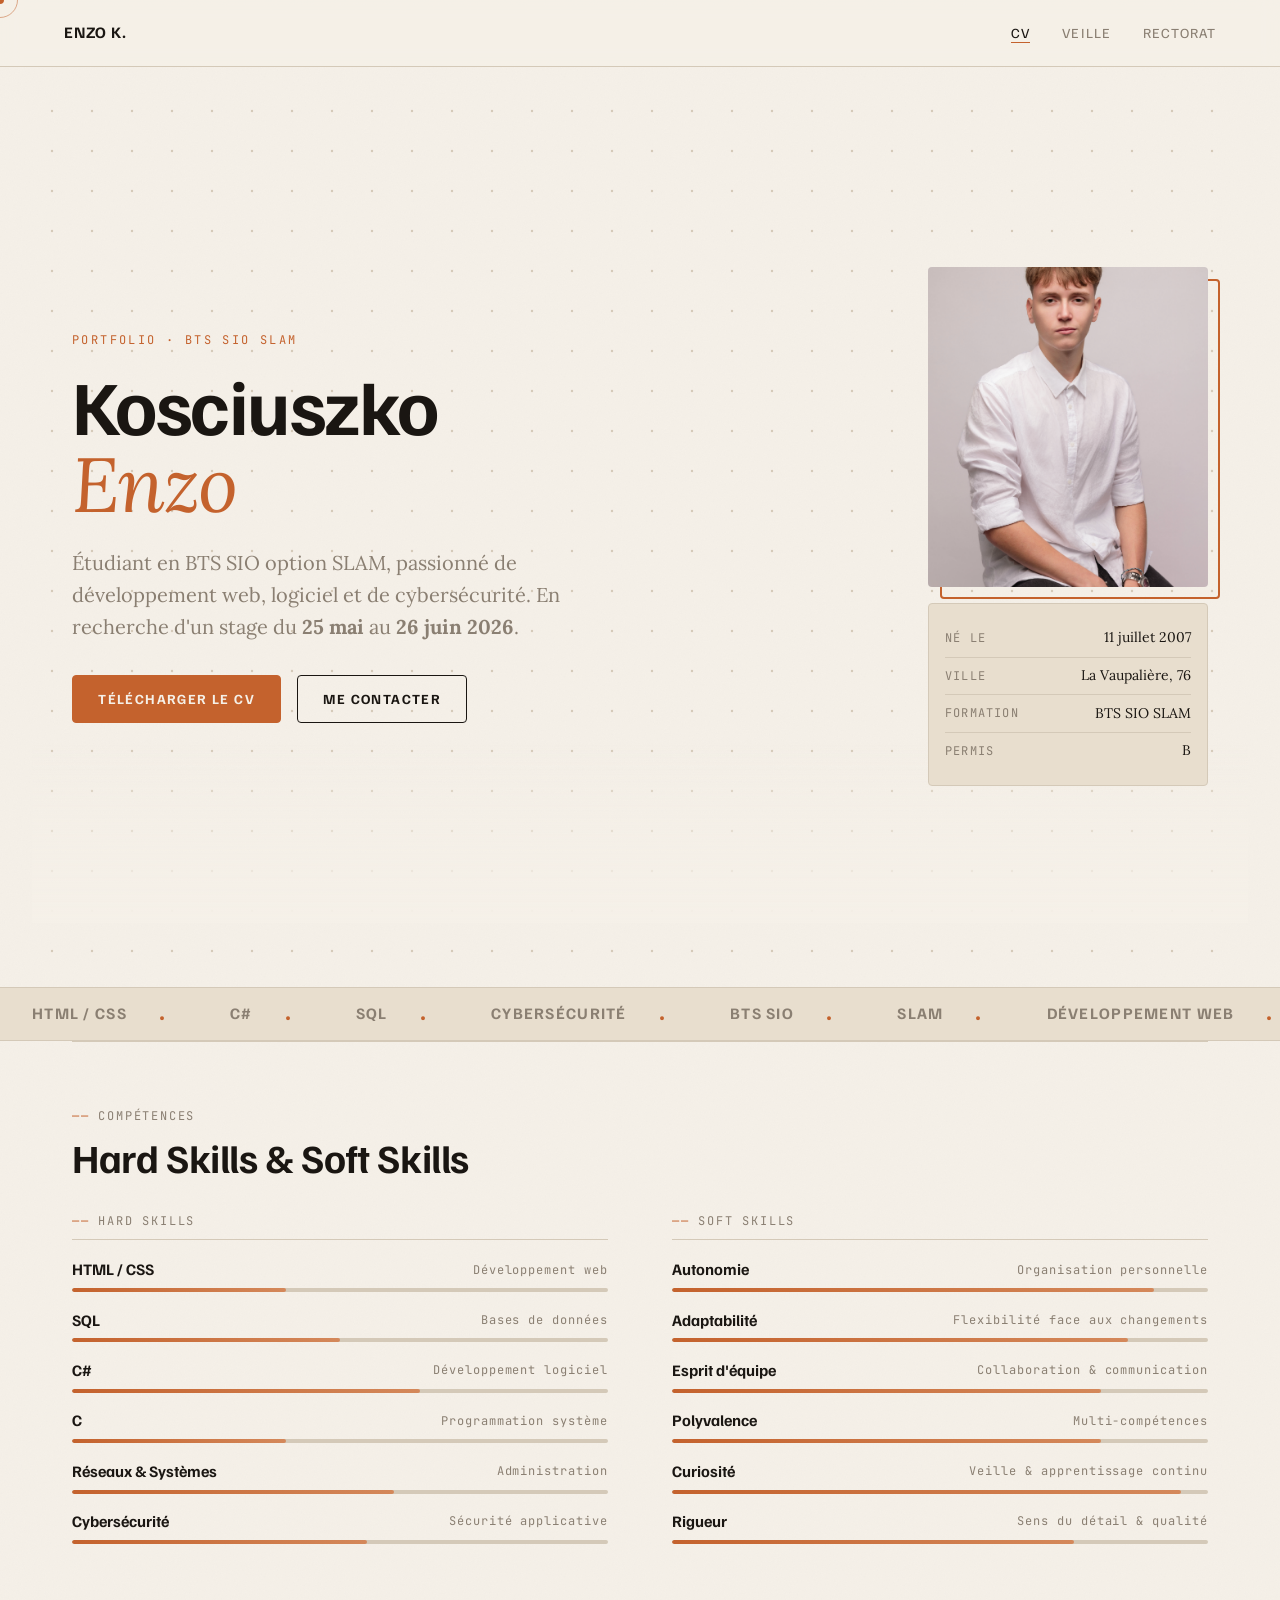
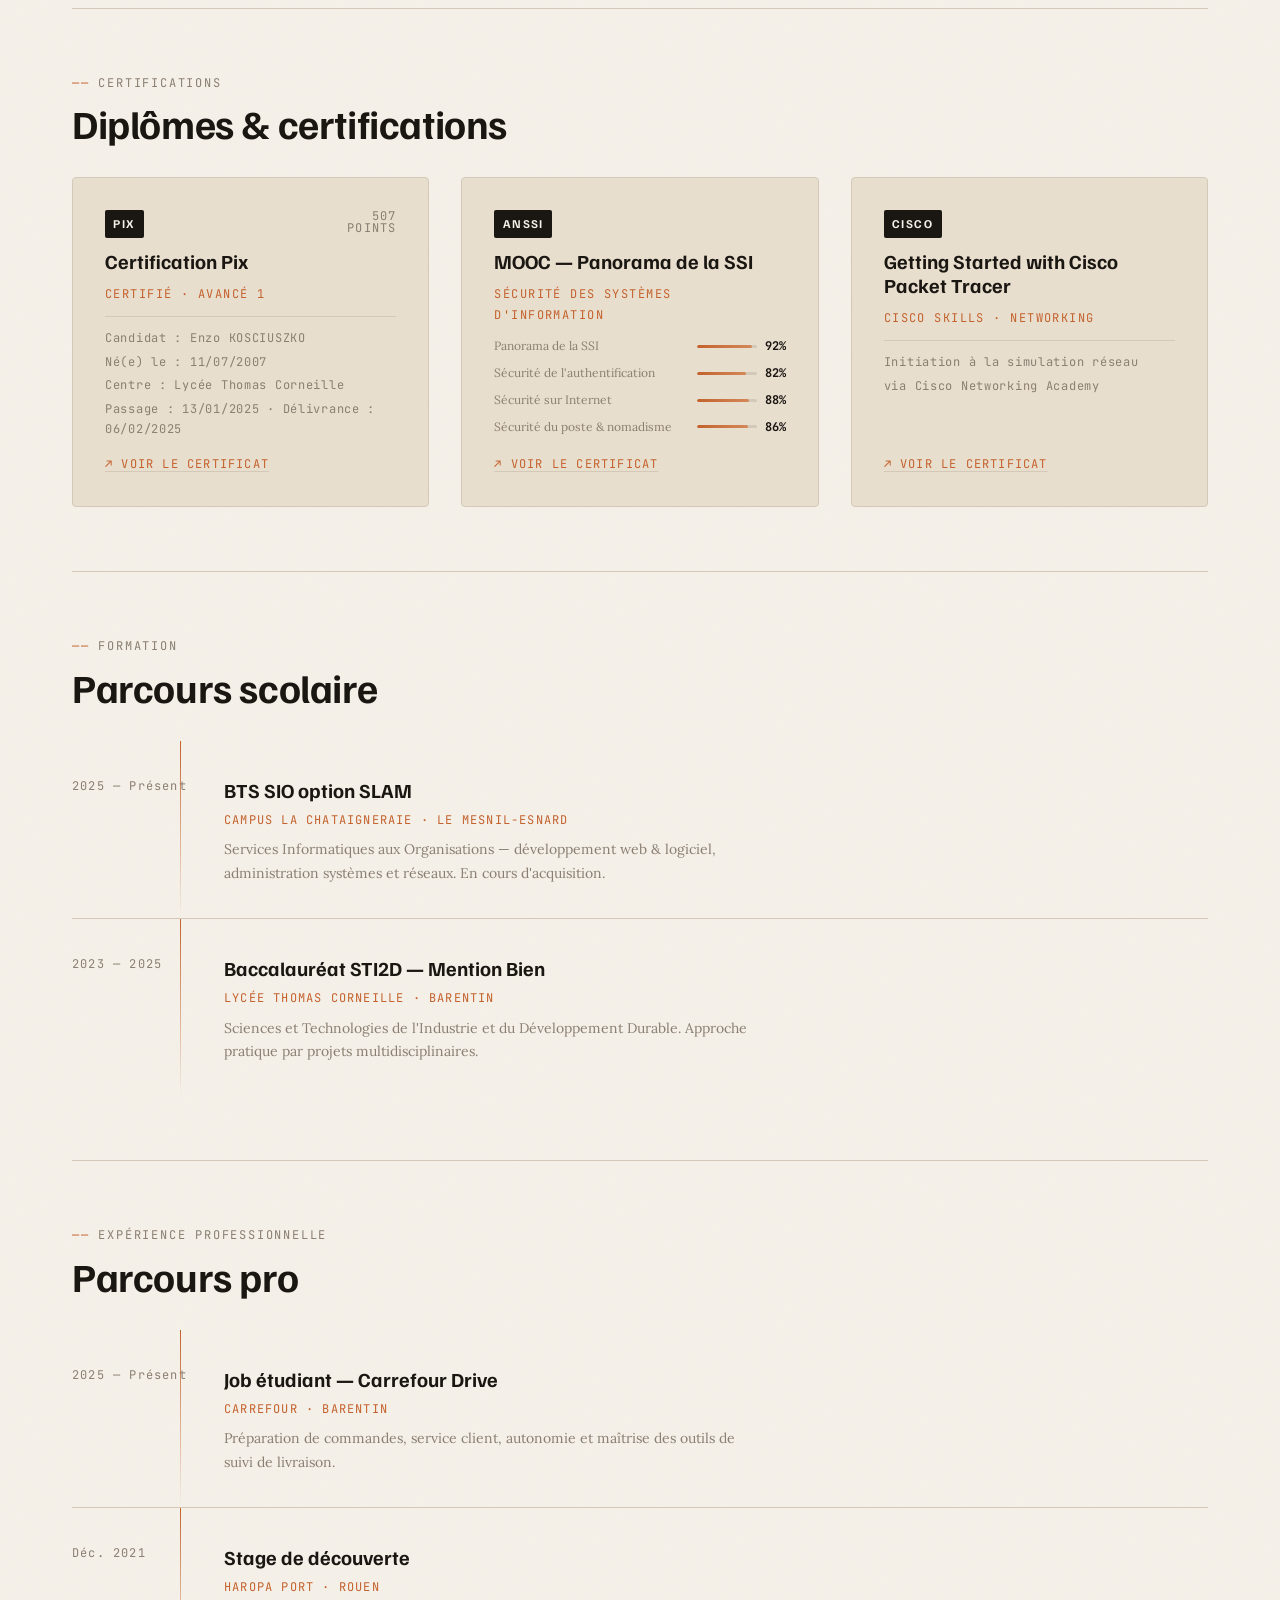
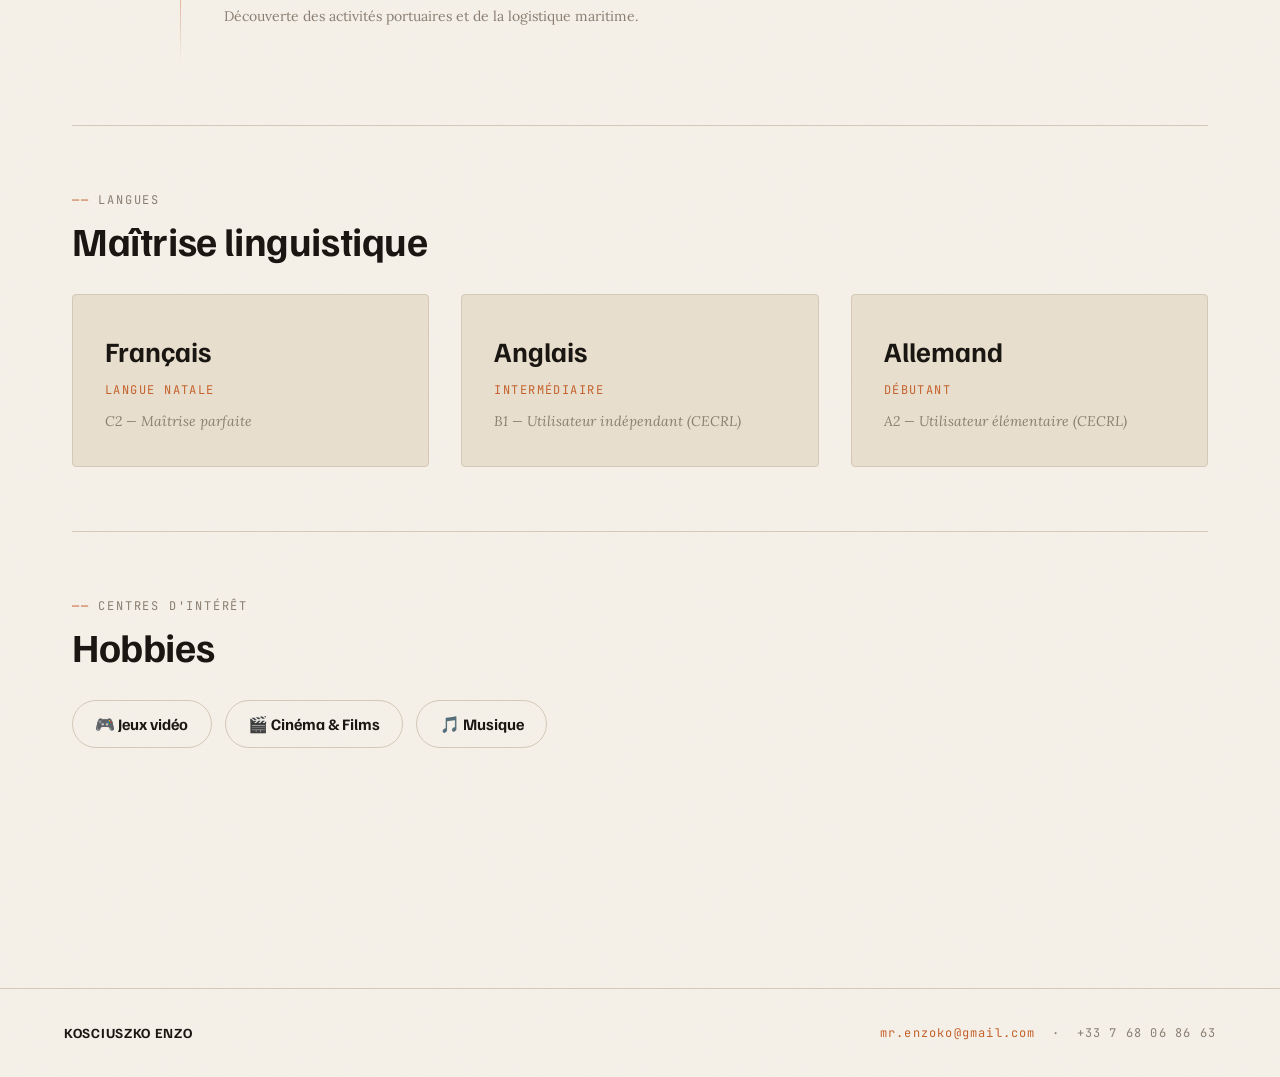
==== index.html @ fd5de223 "Update index.html" ====
<!DOCTYPE html>
<html lang="fr">
<head>
  <meta charset="UTF-8" />
  <meta name="viewport" content="width=device-width, initial-scale=1.0" />
  <title>Kosciuszko Enzo — Portfolio</title>
  <link rel="stylesheet" href="style.css" />
  <style>
    /* ============================================================
       STYLES SUPPLÉMENTAIRES — PAGE INDEX UNIQUEMENT
       ============================================================ */

    /* --- TICKER entre hero et compétences --- */
    .ticker-section {
      margin: var(--espace-l) 0 0;
    }

    /* --- CERTIFICATIONS --- */
    .section-certifications {
      padding: var(--espace-l) 0;
      border-top: 1px solid var(--ligne);
    }
    .certif-grille {
      display: grid;
      grid-template-columns: repeat(auto-fit, minmax(300px, 1fr));
      gap: var(--espace-m);
      margin-top: var(--espace-m);
    }

    /* --- LANGUES --- */
    .section-langues { padding: var(--espace-l) 0; border-top: 1px solid var(--ligne); }
    .langues-grille { display: grid; grid-template-columns: repeat(3, 1fr); gap: var(--espace-m); margin-top: var(--espace-m); }

    /* --- HOBBIES --- */
    .section-hobbies { padding: var(--espace-l) 0; border-top: 1px solid var(--ligne); }

    /* --- COMPÉTENCES grille layout --- */
    .competences-double {
      display: grid;
      grid-template-columns: 1fr 1fr;
      gap: var(--espace-l);
      margin-top: var(--espace-m);
    }
    @media (max-width: 900px) {
      .competences-double { grid-template-columns: 1fr; }
      .langues-grille { grid-template-columns: 1fr; }
    }
  </style>
</head>
<body>

  <!-- Éléments du curseur personnalisé (cachés, positionnés en JS) -->
  <div id="curseur-point"></div>
  <div id="curseur-anneau"></div>

  <!-- ========================================================
       NAVIGATION
       ======================================================== -->
  <nav>
    <span class="nav-logo">Enzo K.</span>
    <ul class="nav-liens">
      <li><a href="index.html" class="nav-lien actif">CV</a></li>
      <li><a href="veille.html" class="nav-lien">Veille</a></li>
      <li><a href="rectorat.html" class="nav-lien">Rectorat</a></li>
    </ul>
  </nav>

  <main>

    <!-- ========================================================
         HERO
         ======================================================== -->
    <section class="hero">
      <div class="hero-contenu">
        <p class="hero-surtitre">Portfolio · BTS SIO SLAM</p>
        <h1 class="hero-titre">
          Kosciuszko<br>
          <em>Enzo</em>
        </h1>
        <p class="hero-description">
          Étudiant en BTS SIO option SLAM, passionné de développement web,
          logiciel et de cybersécurité. En recherche d'un stage du
          <strong>25 mai</strong> au <strong>26 juin 2026</strong>.
        </p>
        <div class="hero-actions">
          <!-- Remplace # par le chemin de ton CV en PDF -->
          <a href="#" class="btn btn-accent"><span>Télécharger le CV</span></a>
          <a href="mailto:mr.enzoko@gmail.com" class="btn"><span>Me contacter</span></a>
        </div>
      </div>

      <!-- Côté droit : hero-profil-inner reçoit le parallaxe JS -->
      <div class="hero-profil">
        <div class="hero-profil-inner">
          <!-- Remplace src="photo.jpg" par ton image -->
          <div class="profil-photo-cadre">
            <img src="image/Enzo.jpg" alt="Photo de Kosciuszko Enzo" />
          </div>
          <div class="profil-infos">
            <div class="profil-infos-ligne">
              <span class="key">Né le</span>
              <span>11 juillet 2007</span>
            </div>
            <div class="profil-infos-ligne">
              <span class="key">Ville</span>
              <span>La Vaupalière, 76</span>
            </div>
            <div class="profil-infos-ligne">
              <span class="key">Formation</span>
              <span>BTS SIO SLAM</span>
            </div>
            <div class="profil-infos-ligne">
              <span class="key">Permis</span>
              <span>B</span>
            </div>
          </div>
        </div>
      </div>
    </section>

    <!-- ========================================================
         TICKER DÉFILANT
         Le JS (animations.js) remplit automatiquement la piste.
         Pour changer les mots : modifie le tableau `items` dans animations.js
         ======================================================== -->
    <div class="ticker-section">
      <div class="ticker-wrapper">
        <div class="ticker-piste">
          <!-- Rempli par JS -->
        </div>
      </div>
    </div>

    <!-- ========================================================
         COMPÉTENCES — Hard Skills / Soft Skills
         data-width = valeur cible de la barre (animée par JS)
         ======================================================== -->
    <section class="section-competences">
      <p class="label">Compétences</p>
      <h2 class="section-titre">Hard Skills &amp; Soft Skills</h2>

      <div class="competences-double">

        <!-- HARD SKILLS -->
        <div>
          <div class="competences-bloc-titre">Hard Skills</div>
          <div class="competences-liste">

            <div class="comp-item">
              <div class="comp-item-header">
                <span class="comp-item-nom">HTML / CSS</span>
                <span class="comp-item-label">Développement web</span>
              </div>
              <!-- data-width = niveau affiché. Modifie librement entre 0% et 100% -->
              <div class="comp-barre"><div class="comp-barre-rempli" style="width:40%" data-width="40%"></div></div>
            </div>

            <div class="comp-item">
              <div class="comp-item-header">
                <span class="comp-item-nom">SQL</span>
                <span class="comp-item-label">Bases de données</span>
              </div>
              <div class="comp-barre"><div class="comp-barre-rempli" style="width:50%" data-width="50%"></div></div>
            </div>

            <div class="comp-item">
              <div class="comp-item-header">
                <span class="comp-item-nom">C#</span>
                <span class="comp-item-label">Développement logiciel</span>
              </div>
              <div class="comp-barre"><div class="comp-barre-rempli" style="width:65%" data-width="65%"></div></div>
            </div>

            <div class="comp-item">
              <div class="comp-item-header">
                <span class="comp-item-nom">C</span>
                <span class="comp-item-label">Programmation système</span>
              </div>
              <div class="comp-barre"><div class="comp-barre-rempli" style="width:40%" data-width="40%"></div></div>
            </div>

            <div class="comp-item">
              <div class="comp-item-header">
                <span class="comp-item-nom">Réseaux &amp; Systèmes</span>
                <span class="comp-item-label">Administration</span>
              </div>
              <div class="comp-barre"><div class="comp-barre-rempli" style="width:60%" data-width="60%"></div></div>
            </div>

            <div class="comp-item">
              <div class="comp-item-header">
                <span class="comp-item-nom">Cybersécurité</span>
                <span class="comp-item-label">Sécurité applicative</span>
              </div>
              <div class="comp-barre"><div class="comp-barre-rempli" style="width:55%" data-width="55%"></div></div>
            </div>

          </div>
        </div>

        <!-- SOFT SKILLS -->
        <div>
          <div class="competences-bloc-titre">Soft Skills</div>
          <div class="competences-liste">

            <div class="comp-item">
              <div class="comp-item-header">
                <span class="comp-item-nom">Autonomie</span>
                <span class="comp-item-label">Organisation personnelle</span>
              </div>
              <div class="comp-barre"><div class="comp-barre-rempli" style="width:90%" data-width="90%"></div></div>
            </div>

            <div class="comp-item">
              <div class="comp-item-header">
                <span class="comp-item-nom">Adaptabilité</span>
                <span class="comp-item-label">Flexibilité face aux changements</span>
              </div>
              <div class="comp-barre"><div class="comp-barre-rempli" style="width:85%" data-width="85%"></div></div>
            </div>

            <div class="comp-item">
              <div class="comp-item-header">
                <span class="comp-item-nom">Esprit d'équipe</span>
                <span class="comp-item-label">Collaboration &amp; communication</span>
              </div>
              <div class="comp-barre"><div class="comp-barre-rempli" style="width:80%" data-width="80%"></div></div>
            </div>

            <div class="comp-item">
              <div class="comp-item-header">
                <span class="comp-item-nom">Polyvalence</span>
                <span class="comp-item-label">Multi-compétences</span>
              </div>
              <div class="comp-barre"><div class="comp-barre-rempli" style="width:80%" data-width="80%"></div></div>
            </div>

            <div class="comp-item">
              <div class="comp-item-header">
                <span class="comp-item-nom">Curiosité</span>
                <span class="comp-item-label">Veille &amp; apprentissage continu</span>
              </div>
              <div class="comp-barre"><div class="comp-barre-rempli" style="width:95%" data-width="95%"></div></div>
            </div>

            <div class="comp-item">
              <div class="comp-item-header">
                <span class="comp-item-nom">Rigueur</span>
                <span class="comp-item-label">Sens du détail &amp; qualité</span>
              </div>
              <div class="comp-barre"><div class="comp-barre-rempli" style="width:75%" data-width="75%"></div></div>
            </div>

          </div>
        </div>

      </div>
    </section>

    <!-- ========================================================
         CERTIFICATIONS
         .spotlight-card = effet halo lumineux (géré par JS)
         .certif-score-valeur[data-count] = compteur animé
         ======================================================== -->
    <section class="section-certifications">
      <p class="label">Certifications</p>
      <h2 class="section-titre">Diplômes &amp; certifications</h2>

      <div class="certif-grille">

        <!-- PIX -->
        <div class="certif-carte spotlight-card">
          <div class="certif-header">
            <span class="certif-logo">Pix</span>
            <div style="text-align:right">
              <div class="certif-score">
                <!-- data-count = valeur cible du compteur animé -->
                <span class="certif-score-valeur" data-count="515">0</span>
                <span>points</span>
              </div>
            </div>
          </div>
          <div class="certif-nom">Certification Pix</div>
          <div class="certif-niveau">Certifié · Avancé 1</div>
          <div class="certif-meta">
            <div class="certif-meta-ligne">Candidat : Enzo KOSCIUSZKO</div>
            <div class="certif-meta-ligne">Né(e) le : 11/07/2007</div>
            <div class="certif-meta-ligne">Centre : Lycée Thomas Corneille</div>
            <div class="certif-meta-ligne">Passage : 13/01/2025 · Délivrance : 06/02/2025</div>
          </div>
          <!-- Remplace # par le lien ou chemin de ton certificat -->
          <a href="EKO_CertifPIX.pdf" class="certif-lien" target="_blank" rel="noopener">↗ Voir le certificat</a>
        </div>

        <!-- ANSSI -->
        <div class="certif-carte spotlight-card">
          <div class="certif-header">
            <span class="certif-logo">ANSSI</span>
          </div>
          <div class="certif-nom">MOOC — Panorama de la SSI</div>
          <div class="certif-niveau">Sécurité des systèmes d'information</div>
          <div class="certif-modules">
            <div class="certif-module-ligne">
              <span class="certif-module-nom">Panorama de la SSI</span>
              <div class="certif-module-barre"><div class="certif-module-barre-rempli" style="width:92%" data-width="92%"></div></div>
              <span class="certif-module-score">92%</span>
            </div>
            <div class="certif-module-ligne">
              <span class="certif-module-nom">Sécurité de l'authentification</span>
              <div class="certif-module-barre"><div class="certif-module-barre-rempli" style="width:82%" data-width="82%"></div></div>
              <span class="certif-module-score">82%</span>
            </div>
            <div class="certif-module-ligne">
              <span class="certif-module-nom">Sécurité sur Internet</span>
              <div class="certif-module-barre"><div class="certif-module-barre-rempli" style="width:88%" data-width="88%"></div></div>
              <span class="certif-module-score">88%</span>
            </div>
            <div class="certif-module-ligne">
              <span class="certif-module-nom">Sécurité du poste &amp; nomadisme</span>
              <div class="certif-module-barre"><div class="certif-module-barre-rempli" style="width:86%" data-width="86%"></div></div>
              <span class="certif-module-score">86%</span>
            </div>
          </div>
          <!-- Remplace # par le lien de ton certificat ANSSI -->
          <a href="EKO_CertifANNSI.pdf" class="certif-lien" target="_blank" rel="noopener">↗ Voir le certificat</a>
        </div>

        <!-- CISCO -->
        <div class="certif-carte spotlight-card">
          <div class="certif-header">
            <span class="certif-logo">Cisco</span>
          </div>
          <div class="certif-nom">Getting Started with Cisco Packet Tracer</div>
          <div class="certif-niveau">Cisco Skills · Networking</div>
          <div class="certif-meta">
            <div class="certif-meta-ligne">Initiation à la simulation réseau</div>
            <div class="certif-meta-ligne">via Cisco Networking Academy</div>
          </div>
          <!-- Remplace # par le lien de ton badge Cisco -->
          <a href="EKO_CertifCisco.pdf" class="certif-lien" target="_blank" rel="noopener">↗ Voir le certificat</a>
        </div>

      </div>
    </section>

    <!-- ========================================================
         FORMATION
         ======================================================== -->
    <section class="section-experiences">
      <p class="label">Formation</p>
      <h2 class="section-titre">Parcours scolaire</h2>
      <div class="timeline">

        <div class="timeline-item">
          <div class="timeline-date">2025 — Présent</div>
          <div class="timeline-contenu">
            <div class="timeline-contenu-titre">BTS SIO option SLAM</div>
            <div class="timeline-lieu">Campus La Chataigneraie · Le Mesnil-Esnard</div>
            <p class="timeline-texte">
              Services Informatiques aux Organisations — développement web &amp; logiciel,
              administration systèmes et réseaux. En cours d'acquisition.
            </p>
          </div>
        </div>

        <div class="timeline-item">
          <div class="timeline-date">2023 — 2025</div>
          <div class="timeline-contenu">
            <div class="timeline-contenu-titre">Baccalauréat STI2D — Mention Bien</div>
            <div class="timeline-lieu">Lycée Thomas Corneille · Barentin</div>
            <p class="timeline-texte">
              Sciences et Technologies de l'Industrie et du Développement Durable.
              Approche pratique par projets multidisciplinaires.
            </p>
          </div>
        </div>

      </div>
    </section>

    <!-- ========================================================
         EXPÉRIENCES PRO
         ======================================================== -->
    <section class="section-experiences" style="border-top: 1px solid var(--ligne);">
      <p class="label">Expérience professionnelle</p>
      <h2 class="section-titre">Parcours pro</h2>
      <div class="timeline">

        <div class="timeline-item">
          <div class="timeline-date">2025 — Présent</div>
          <div class="timeline-contenu">
            <div class="timeline-contenu-titre">Job étudiant — Carrefour Drive</div>
            <div class="timeline-lieu">Carrefour · Barentin</div>
            <p class="timeline-texte">
              Préparation de commandes, service client, autonomie et maîtrise
              des outils de suivi de livraison.
            </p>
          </div>
        </div>

        <div class="timeline-item">
          <div class="timeline-date">Déc. 2021</div>
          <div class="timeline-contenu">
            <div class="timeline-contenu-titre">Stage de découverte</div>
            <div class="timeline-lieu">Haropa Port · Rouen</div>
            <p class="timeline-texte">
              Découverte des activités portuaires et de la logistique maritime.
            </p>
          </div>
        </div>

      </div>
    </section>

    <!-- ========================================================
         LANGUES
         ======================================================== -->
    <section class="section-langues">
      <p class="label">Langues</p>
      <h2 class="section-titre">Maîtrise linguistique</h2>
      <div class="langues-grille">

        <div class="langue-carte spotlight-card">
          <div class="langue-nom">Français</div>
          <div class="langue-niveau">Langue natale</div>
          <div class="langue-bareme">C2 — Maîtrise parfaite</div>
        </div>

        <div class="langue-carte spotlight-card">
          <div class="langue-nom">Anglais</div>
          <div class="langue-niveau">Intermédiaire</div>
          <div class="langue-bareme">B1 — Utilisateur indépendant (CECRL)</div>
        </div>

        <div class="langue-carte spotlight-card">
          <div class="langue-nom">Allemand</div>
          <div class="langue-niveau">Débutant</div>
          <div class="langue-bareme">A2 — Utilisateur élémentaire (CECRL)</div>
        </div>

      </div>
    </section>

    <!-- ========================================================
         HOBBIES
         ======================================================== -->
    <section class="section-hobbies">
      <p class="label">Centres d'intérêt</p>
      <h2 class="section-titre">Hobbies</h2>
      <div class="hobbies-liste">
        <span class="hobby-tag">🎮 Jeux vidéo</span>
        <span class="hobby-tag">🎬 Cinéma &amp; Films</span>
        <span class="hobby-tag">🎵 Musique</span>
      </div>
    </section>

  </main>

  <!-- ========================================================
       FOOTER
       ======================================================== -->
  <footer>
    <span class="footer-nom">Kosciuszko Enzo</span>
    <div class="footer-contact">
      <a href="mailto:mr.enzoko@gmail.com">mr.enzoko@gmail.com</a>
      &nbsp;·&nbsp; +33 7 68 06 86 63
    </div>
  </footer>

  <!-- Le script est chargé en fin de body pour que le DOM soit prêt -->
  <script src="animations.js"></script>

</body>
</html>
---- style.css ----
/* ============================================================
   PORTFOLIO — KOSCIUSZKO ENZO
   Feuille de style principale + animations
   ============================================================

   PERSONNALISATION RAPIDE :
   Modifie les variables CSS dans :root
   ============================================================ */

/* --- IMPORT POLICES ---------------------------------------- */
@import url('https://fonts.googleapis.com/css2?family=Familjen+Grotesk:ital,wght@0,400;0,700;1,400&family=Lora:ital,wght@0,400;0,600;1,400&family=JetBrains+Mono:wght@400;500&display=swap');

/* --- VARIABLES --------------------------------------------- */
:root {
  --creme:       #F5F0E8;
  --encre:       #1A1612;
  --terracotta:  #C4622D;
  --sable:       #E8DECE;
  --gris-chaud:  #8A7F72;
  --ligne:       #D4C9B8;

  --font-titre:  'Familjen Grotesk', sans-serif;
  --font-corps:  'Lora', serif;
  --font-mono:   'JetBrains Mono', monospace;

  --t-xs:   0.75rem;
  --t-sm:   0.875rem;
  --t-base: 1rem;
  --t-lg:   1.25rem;
  --t-xl:   1.75rem;
  --t-2xl:  2.5rem;
  --t-3xl:  3.5rem;
  --t-4xl:  5rem;

  --espace-s:  1rem;
  --espace-m:  2rem;
  --espace-l:  4rem;
  --espace-xl: 7rem;

  --rayon:      4px;
  --ombre:      0 2px 20px rgba(26,22,18,0.08);
  --ombre-lg:   0 8px 40px rgba(26,22,18,0.14);
  --transition: 0.3s ease;
}

/* --- RESET & BASE ------------------------------------------ */
*, *::before, *::after { box-sizing: border-box; margin: 0; padding: 0; }

html { scroll-behavior: smooth; font-size: 16px; }

body {
  background-color: var(--creme);
  color: var(--encre);
  font-family: var(--font-corps);
  line-height: 1.7;
  cursor: none; /* on cache le curseur natif — remplacé par le custom */
  background-image: url("data:image/svg+xml,%3Csvg xmlns='http://www.w3.org/2000/svg' width='300' height='300'%3E%3Cfilter id='noise'%3E%3CfeTurbulence type='fractalNoise' baseFrequency='0.75' numOctaves='4' stitchTiles='stitch'/%3E%3CfeColorMatrix type='saturate' values='0'/%3E%3C/filter%3E%3Crect width='300' height='300' filter='url(%23noise)' opacity='0.03'/%3E%3C/svg%3E");
}

img { max-width: 100%; display: block; }
a { color: inherit; text-decoration: none; cursor: none; }
ul { list-style: none; }

/* ============================================================
   CURSEUR PERSONNALISÉ
   Un petit point terracotta + un anneau qui le suit avec délai
   ============================================================ */
#curseur-point {
  position: fixed;
  width: 8px; height: 8px;
  background-color: var(--terracotta);
  border-radius: 50%;
  pointer-events: none;
  z-index: 9999;
  transform: translate(-50%, -50%);
  transition: transform 0.1s ease, width 0.2s ease, height 0.2s ease, opacity 0.2s ease;
}

#curseur-anneau {
  position: fixed;
  width: 36px; height: 36px;
  border: 1.5px solid var(--terracotta);
  border-radius: 50%;
  pointer-events: none;
  z-index: 9998;
  transform: translate(-50%, -50%);
  transition: transform 0.12s ease, width 0.25s ease, height 0.25s ease, opacity 0.2s ease;
  opacity: 0.5;
}

/* Agrandissement au survol des éléments interactifs */
body.curseur-hover #curseur-point {
  width: 12px; height: 12px;
  opacity: 0.7;
}
body.curseur-hover #curseur-anneau {
  width: 52px; height: 52px;
  opacity: 0.25;
}

/* ============================================================
   NAVIGATION
   ============================================================ */
nav {
  position: sticky;
  top: 0;
  z-index: 100;
  display: flex;
  align-items: center;
  justify-content: space-between;
  padding: 1.2rem var(--espace-l);
  background-color: rgba(245, 240, 232, 0.92);
  backdrop-filter: blur(10px);
  border-bottom: 1px solid var(--ligne);
  /* Animation d'entrée */
  animation: nav-entree 0.6s ease both;
}

@keyframes nav-entree {
  from { opacity: 0; transform: translateY(-10px); }
  to   { opacity: 1; transform: translateY(0); }
}

.nav-logo {
  font-family: var(--font-titre);
  font-size: var(--t-base);
  font-weight: 700;
  letter-spacing: 0.05em;
  text-transform: uppercase;
}

.nav-liens { display: flex; gap: var(--espace-m); align-items: center; }

.nav-lien {
  font-family: var(--font-titre);
  font-size: var(--t-sm);
  letter-spacing: 0.08em;
  text-transform: uppercase;
  color: var(--gris-chaud);
  transition: color var(--transition);
  position: relative;
}

.nav-lien::after {
  content: '';
  position: absolute;
  bottom: -2px; left: 0;
  width: 0; height: 1px;
  background-color: var(--terracotta);
  transition: width var(--transition);
}

.nav-lien:hover { color: var(--encre); }
.nav-lien:hover::after { width: 100%; }
.nav-lien.actif { color: var(--encre); }
.nav-lien.actif::after { width: 100%; background-color: var(--terracotta); }

.badge-wip {
  font-family: var(--font-mono);
  font-size: 0.6rem;
  background-color: var(--ligne);
  color: var(--gris-chaud);
  padding: 0.1em 0.4em;
  border-radius: 2px;
  vertical-align: middle;
  margin-left: 0.4em;
  letter-spacing: 0.05em;
}

/* ============================================================
   LAYOUT
   ============================================================ */
main {
  max-width: 1200px;
  margin: 0 auto;
  padding: var(--espace-l) var(--espace-m);
}

/* ============================================================
   UTILITAIRES
   ============================================================ */
.label {
  font-family: var(--font-mono);
  font-size: var(--t-xs);
  letter-spacing: 0.15em;
  text-transform: uppercase;
  color: var(--gris-chaud);
}
.label::before { content: '—— '; color: var(--terracotta); }

.trait { border: none; border-top: 1px solid var(--ligne); margin: var(--espace-m) 0; }

.tag {
  display: inline-block;
  font-family: var(--font-mono);
  font-size: var(--t-xs);
  letter-spacing: 0.08em;
  text-transform: uppercase;
  border: 1px solid var(--ligne);
  padding: 0.3em 0.8em;
  border-radius: 2px;
  color: var(--gris-chaud);
  transition: all var(--transition);
}
.tag:hover, .tag.actif {
  border-color: var(--terracotta);
  color: var(--terracotta);
  background-color: rgba(196,98,45,0.05);
}

/* ============================================================
   BOUTONS
   ============================================================ */
.btn {
  display: inline-flex;
  align-items: center;
  gap: 0.5em;
  font-family: var(--font-titre);
  font-size: var(--t-sm);
  font-weight: 700;
  letter-spacing: 0.1em;
  text-transform: uppercase;
  padding: 0.8em 1.8em;
  border: 1.5px solid var(--encre);
  border-radius: var(--rayon);
  cursor: none;
  transition: all var(--transition);
  background: transparent;
  color: var(--encre);
  position: relative;
  overflow: hidden;
}

/* Effet de remplissage au survol (slide from bottom) */
.btn::before {
  content: '';
  position: absolute;
  bottom: 0; left: 0;
  width: 100%; height: 0;
  background-color: var(--encre);
  transition: height 0.25s ease;
  z-index: 0;
}
.btn:hover::before { height: 100%; }
.btn span, .btn > * { position: relative; z-index: 1; }
.btn:hover { color: var(--creme); }

.btn-accent {
  background-color: var(--terracotta);
  border-color: var(--terracotta);
  color: var(--creme);
}
.btn-accent::before { background-color: var(--encre); }
.btn-accent:hover { border-color: var(--encre); }

/* ============================================================
   ANIMATIONS AU SCROLL — classe de base
   Les éléments avec .reveal partent invisibles.
   Le JS ajoute .visible quand ils entrent dans la vue.
   ============================================================ */
.reveal {
  opacity: 0;
  transform: translateY(28px);
  transition: opacity 0.6s ease, transform 0.6s ease;
}

.reveal.visible {
  opacity: 1;
  transform: translateY(0);
}

/* Délais en cascade pour les grilles */
.reveal-delay-1 { transition-delay: 0.1s; }
.reveal-delay-2 { transition-delay: 0.2s; }
.reveal-delay-3 { transition-delay: 0.3s; }
.reveal-delay-4 { transition-delay: 0.4s; }
.reveal-delay-5 { transition-delay: 0.5s; }

/* ============================================================
   HERO — avec fond géométrique animé
   ============================================================ */
.hero {
  display: grid;
  grid-template-columns: 1fr 1fr;
  gap: var(--espace-l);
  align-items: center;
  min-height: 88vh;
  padding: var(--espace-l) 0;
  position: relative;
}

/* Fond géométrique : grille de points en SVG */
.hero::before {
  content: '';
  position: absolute;
  inset: -40px;
  /* Grille de points SVG répétée en fond */
  background-image: url("data:image/svg+xml,%3Csvg xmlns='http://www.w3.org/2000/svg' width='40' height='40'%3E%3Ccircle cx='20' cy='20' r='1.2' fill='%23D4C9B8'/%3E%3C/svg%3E");
  background-size: 40px 40px;
  opacity: 0;
  z-index: 0;
  /* Animation d'apparition lente */
  animation: dots-apparition 1.8s ease 0.3s forwards;
  pointer-events: none;
}

@keyframes dots-apparition {
  from { opacity: 0; }
  to   { opacity: 1; }
}

/* Dégradé masque qui cache les points vers le bas */
.hero::after {
  content: '';
  position: absolute;
  bottom: 0; left: -40px; right: -40px;
  height: 180px;
  background: linear-gradient(to bottom, transparent, var(--creme));
  pointer-events: none;
  z-index: 1;
}

.hero-contenu {
  position: relative;
  z-index: 2;
}

.hero-surtitre {
  font-family: var(--font-mono);
  font-size: var(--t-xs);
  letter-spacing: 0.2em;
  text-transform: uppercase;
  color: var(--terracotta);
  margin-bottom: 1rem;
  /* Animation d'entrée propre au hero (pas de reveal JS) */
  opacity: 0;
  animation: hero-slide-up 0.7s ease 0.4s forwards;
}

.hero-titre {
  font-family: var(--font-titre);
  font-size: clamp(3rem, 6vw, var(--t-4xl));
  font-weight: 700;
  line-height: 1.0;
  letter-spacing: -0.02em;
  margin-bottom: 1.5rem;
  opacity: 0;
  animation: hero-slide-up 0.7s ease 0.55s forwards;
}

.hero-titre em {
  font-family: var(--font-corps);
  font-style: italic;
  font-weight: 400;
  color: var(--terracotta);
}

.hero-description {
  font-size: var(--t-lg);
  color: var(--gris-chaud);
  max-width: 45ch;
  margin-bottom: var(--espace-m);
  line-height: 1.6;
  opacity: 0;
  animation: hero-slide-up 0.7s ease 0.7s forwards;
}

.hero-actions {
  display: flex;
  gap: 1rem;
  flex-wrap: wrap;
  opacity: 0;
  animation: hero-slide-up 0.7s ease 0.85s forwards;
}

@keyframes hero-slide-up {
  from { opacity: 0; transform: translateY(20px); }
  to   { opacity: 1; transform: translateY(0); }
}

/* Côté droit : photo + infos */
.hero-profil {
  display: flex;
  flex-direction: column;
  align-items: flex-end;
  gap: var(--espace-s);
  position: relative;
  z-index: 2;
  opacity: 0;
  animation: hero-slide-up 0.8s ease 0.6s forwards;
}

/* Effet parallaxe souris — géré en JS */
.hero-profil-inner {
  display: flex;
  flex-direction: column;
  align-items: flex-end;
  gap: var(--espace-s);
  transition: transform 0.15s ease-out;
  will-change: transform;
}

.profil-photo-cadre {
  position: relative;
  width: 280px;
  height: 320px;
}

.profil-photo-cadre::before {
  content: '';
  position: absolute;
  top: 12px; left: 12px;
  width: 100%; height: 100%;
  border: 2px solid var(--terracotta);
  border-radius: var(--rayon);
  z-index: 0;
  transition: top 0.3s ease, left 0.3s ease;
}

.profil-photo-cadre:hover::before {
  top: 16px; left: 16px;
}

.profil-photo-cadre img {
  position: relative;
  z-index: 1;
  width: 100%; height: 100%;
  object-fit: cover;
  border-radius: var(--rayon);
  filter: grayscale(20%);
  transition: filter var(--transition);
}

.profil-photo-cadre:hover img { filter: grayscale(0%); }

.profil-infos {
  width: 280px;
  background-color: var(--sable);
  border: 1px solid var(--ligne);
  border-radius: var(--rayon);
  padding: var(--espace-s);
}

.profil-infos-ligne {
  display: flex;
  justify-content: space-between;
  align-items: center;
  padding: 0.4rem 0;
  border-bottom: 1px solid var(--ligne);
  font-size: var(--t-sm);
}
.profil-infos-ligne:last-child { border-bottom: none; }
.profil-infos-ligne .key {
  font-family: var(--font-mono);
  font-size: var(--t-xs);
  letter-spacing: 0.1em;
  text-transform: uppercase;
  color: var(--gris-chaud);
}

/* ============================================================
   TICKER — bandeau défilant entre sections
   ============================================================ */
.ticker-wrapper {
  overflow: hidden;
  border-top: 1px solid var(--ligne);
  border-bottom: 1px solid var(--ligne);
  background-color: var(--sable);
  padding: 0.8rem 0;
  /* Pleine largeur, sort du conteneur main */
  width: 100vw;
  margin-left: calc(-50vw + 50%);
  margin-right: calc(-50vw + 50%);
}

.ticker-piste {
  display: flex;
  gap: 0;
  /* La piste fait 2× sa largeur pour la boucle infinie */
  animation: ticker-defiler 28s linear infinite;
  white-space: nowrap;
  width: max-content;
}

/* Ralentit au survol */
.ticker-wrapper:hover .ticker-piste { animation-play-state: paused; }

@keyframes ticker-defiler {
  from { transform: translateX(0); }
  to   { transform: translateX(-50%); }
}

.ticker-item {
  font-family: var(--font-titre);
  font-size: var(--t-base);
  font-weight: 700;
  letter-spacing: 0.08em;
  text-transform: uppercase;
  color: var(--gris-chaud);
  padding: 0 2rem;
  /* Séparateur entre items */
  display: inline-flex;
  align-items: center;
  gap: 2rem;
}

.ticker-item::after {
  content: '·';
  color: var(--terracotta);
  font-size: 1.5em;
  line-height: 1;
}

/* ============================================================
   CARTES AVEC EFFET SPOTLIGHT (lumière qui suit la souris)
   Le JS injecte les variables --mx et --my en style inline
   ============================================================ */
.spotlight-card {
  position: relative;
  overflow: hidden;
  background-color: var(--sable);
  border: 1px solid var(--ligne);
  border-radius: var(--rayon);
  padding: var(--espace-m);
  transition: transform var(--transition), box-shadow var(--transition), border-color var(--transition);
}

.spotlight-card::before {
  /* Halo lumineux centré sur la souris */
  content: '';
  position: absolute;
  width: 280px; height: 280px;
  background: radial-gradient(circle, rgba(196,98,45,0.12) 0%, transparent 70%);
  border-radius: 50%;
  pointer-events: none;
  left: var(--mx, 50%);
  top:  var(--my, 50%);
  transform: translate(-50%, -50%);
  opacity: 0;
  transition: opacity 0.3s ease;
  z-index: 0;
}

.spotlight-card:hover::before { opacity: 1; }

/* Le contenu passe au-dessus du halo */
.spotlight-card > * { position: relative; z-index: 1; }

.spotlight-card:hover {
  border-color: rgba(196,98,45,0.35);
  transform: translateY(-3px);
  box-shadow: var(--ombre-lg);
}

/* ============================================================
   SECTIONS PRINCIPALES
   ============================================================ */
.section-titre {
  font-family: var(--font-titre);
  font-size: var(--t-2xl);
  font-weight: 700;
  line-height: 1.1;
  letter-spacing: -0.01em;
  margin: 0.5rem 0 var(--espace-m);
}

.section-competences,
.section-certifications,
.section-experiences,
.section-langues,
.section-hobbies {
  padding: var(--espace-l) 0;
  border-top: 1px solid var(--ligne);
}

/* ============================================================
   COMPÉTENCES — barres animées
   ============================================================ */
.competences-double {
  display: grid;
  grid-template-columns: 1fr 1fr;
  gap: var(--espace-l);
  margin-top: var(--espace-m);
}

.competences-bloc-titre {
  font-family: var(--font-mono);
  font-size: var(--t-xs);
  letter-spacing: 0.15em;
  text-transform: uppercase;
  color: var(--gris-chaud);
  margin-bottom: var(--espace-s);
  padding-bottom: 0.5rem;
  border-bottom: 1px solid var(--ligne);
}
.competences-bloc-titre::before { content: '—— '; color: var(--terracotta); }

.competences-liste { display: flex; flex-direction: column; gap: 0.9rem; }

.comp-item { display: flex; flex-direction: column; gap: 0.3rem; }

.comp-item-header {
  display: flex;
  justify-content: space-between;
  align-items: center;
}

.comp-item-nom {
  font-family: var(--font-titre);
  font-size: var(--t-base);
  font-weight: 700;
}

.comp-item-label {
  font-family: var(--font-mono);
  font-size: var(--t-xs);
  color: var(--gris-chaud);
  letter-spacing: 0.08em;
}

/* La barre part à 0, le JS l'anime jusqu'à la valeur data-width */
.comp-barre {
  height: 4px;
  background-color: var(--ligne);
  border-radius: 2px;
  overflow: hidden;
}

.comp-barre-rempli {
  height: 100%;
  width: 0; /* démarre à 0 — animé par JS via transition */
  background: linear-gradient(to right, var(--terracotta), #D4885A);
  border-radius: 2px;
  transition: width 1.1s cubic-bezier(0.22, 1, 0.36, 1);
}

/* ============================================================
   CERTIFICATIONS
   ============================================================ */
.certif-grille {
  display: grid;
  grid-template-columns: repeat(auto-fit, minmax(300px, 1fr));
  gap: var(--espace-m);
  margin-top: var(--espace-m);
}

.certif-carte {
  display: flex;
  flex-direction: column;
  gap: 0.7rem;
}

.certif-header {
  display: flex;
  align-items: flex-start;
  justify-content: space-between;
  gap: 1rem;
}

.certif-logo {
  font-family: var(--font-titre);
  font-size: var(--t-xs);
  font-weight: 700;
  letter-spacing: 0.12em;
  text-transform: uppercase;
  background-color: var(--encre);
  color: var(--creme);
  padding: 0.3em 0.7em;
  border-radius: 2px;
  white-space: nowrap;
}

.certif-score {
  font-family: var(--font-mono);
  font-size: var(--t-xl);
  font-weight: 700;
  color: var(--terracotta);
  line-height: 1;
  text-align: right;
}
.certif-score span {
  font-size: var(--t-xs);
  color: var(--gris-chaud);
  font-weight: 400;
  display: block;
  letter-spacing: 0.1em;
  text-transform: uppercase;
}

/* Le score animé — JS écrit le nombre dans cet élément */
.certif-score-valeur { display: inline; }

.certif-nom {
  font-family: var(--font-titre);
  font-size: var(--t-lg);
  font-weight: 700;
  line-height: 1.2;
}

.certif-niveau {
  font-family: var(--font-mono);
  font-size: var(--t-xs);
  color: var(--terracotta);
  letter-spacing: 0.12em;
  text-transform: uppercase;
}

.certif-modules { display: flex; flex-direction: column; gap: 0.4rem; }

.certif-module-ligne {
  display: flex;
  justify-content: space-between;
  align-items: center;
  font-size: var(--t-xs);
  gap: 0.5rem;
}

.certif-module-nom { font-family: var(--font-corps); color: var(--gris-chaud); flex: 1; }
.certif-module-score { font-family: var(--font-mono); font-weight: 700; color: var(--encre); white-space: nowrap; }

.certif-module-barre {
  width: 60px; height: 3px;
  background-color: var(--ligne);
  border-radius: 2px;
  overflow: hidden;
}

.certif-module-barre-rempli {
  height: 100%;
  width: 0; /* animé par JS */
  background: linear-gradient(to right, var(--terracotta), #D4885A);
  border-radius: 2px;
  transition: width 1s cubic-bezier(0.22, 1, 0.36, 1);
}

.certif-meta {
  font-family: var(--font-mono);
  font-size: var(--t-xs);
  color: var(--gris-chaud);
  letter-spacing: 0.06em;
  border-top: 1px solid var(--ligne);
  padding-top: 0.7rem;
}
.certif-meta-ligne { margin-bottom: 0.2rem; }

.certif-lien {
  display: inline-flex;
  align-items: center;
  gap: 0.4em;
  font-family: var(--font-mono);
  font-size: var(--t-xs);
  letter-spacing: 0.1em;
  text-transform: uppercase;
  color: var(--terracotta);
  text-decoration: underline;
  text-decoration-color: var(--ligne);
  text-underline-offset: 3px;
  transition: text-decoration-color var(--transition);
  margin-top: auto;
  cursor: none;
}
.certif-lien:hover { text-decoration-color: var(--terracotta); }

/* ============================================================
   TIMELINE
   ============================================================ */
.timeline { display: flex; flex-direction: column; gap: 0; }

.timeline-item {
  display: grid;
  grid-template-columns: 120px 1fr;
  gap: var(--espace-m);
  padding: var(--espace-m) 0;
  border-bottom: 1px solid var(--ligne);
  position: relative;
}
.timeline-item:last-child { border-bottom: none; }

/* Trait vertical animé sur le côté gauche */
.timeline-item::before {
  content: '';
  position: absolute;
  left: 108px; top: 0; bottom: 0;
  width: 1px;
  background: linear-gradient(to bottom, var(--terracotta), transparent);
  opacity: 0;
  transition: opacity 0.4s ease;
}
.timeline-item.visible::before { opacity: 1; }

.timeline-date {
  font-family: var(--font-mono);
  font-size: var(--t-xs);
  color: var(--gris-chaud);
  letter-spacing: 0.1em;
  padding-top: 0.2rem;
}

.timeline-contenu-titre {
  font-family: var(--font-titre);
  font-size: var(--t-lg);
  font-weight: 700;
  margin-bottom: 0.2rem;
}

.timeline-lieu {
  font-family: var(--font-mono);
  font-size: var(--t-xs);
  color: var(--terracotta);
  letter-spacing: 0.1em;
  text-transform: uppercase;
  margin-bottom: 0.5rem;
}

.timeline-texte {
  font-size: var(--t-sm);
  color: var(--gris-chaud);
  max-width: 60ch;
}

/* ============================================================
   LANGUES
   ============================================================ */
.langues-grille {
  display: grid;
  grid-template-columns: repeat(3, 1fr);
  gap: var(--espace-m);
  margin-top: var(--espace-m);
}

.langue-carte {
  background-color: var(--sable);
  border: 1px solid var(--ligne);
  border-radius: var(--rayon);
  padding: var(--espace-m);
  transition: all var(--transition);
}
.langue-carte:hover { border-color: var(--terracotta); transform: translateY(-2px); }

.langue-nom { font-family: var(--font-titre); font-size: var(--t-xl); font-weight: 700; margin-bottom: 0.3rem; }
.langue-niveau { font-family: var(--font-mono); font-size: var(--t-xs); color: var(--terracotta); letter-spacing: 0.12em; text-transform: uppercase; margin-bottom: 0.6rem; }
.langue-bareme { font-family: var(--font-corps); font-size: var(--t-sm); color: var(--gris-chaud); font-style: italic; }

/* ============================================================
   HOBBIES
   ============================================================ */
.hobbies-liste {
  display: flex;
  flex-wrap: wrap;
  gap: 0.8rem;
  margin-top: var(--espace-m);
}

.hobby-tag {
  display: inline-flex;
  align-items: center;
  gap: 0.5em;
  font-family: var(--font-titre);
  font-size: var(--t-base);
  font-weight: 700;
  border: 1.5px solid var(--ligne);
  padding: 0.6em 1.4em;
  border-radius: 999px;
  color: var(--encre);
  transition: all 0.25s ease;
  /* Micro flottement */
  animation: flotter 3s ease-in-out infinite;
}

.hobby-tag:nth-child(2) { animation-delay: 0.5s; }
.hobby-tag:nth-child(3) { animation-delay: 1s; }

@keyframes flotter {
  0%, 100% { transform: translateY(0); }
  50%       { transform: translateY(-4px); }
}

.hobby-tag:hover {
  border-color: var(--terracotta);
  color: var(--terracotta);
  background-color: rgba(196,98,45,0.05);
  animation-play-state: paused;
}

/* ============================================================
   PAGE VEILLE
   ============================================================ */
.veille-hero {
  padding: var(--espace-l) 0 var(--espace-m);
  border-bottom: 1px solid var(--ligne);
}

.veille-titre {
  font-family: var(--font-titre);
  font-size: clamp(2.5rem, 5vw, var(--t-3xl));
  font-weight: 700;
  line-height: 1.0;
  letter-spacing: -0.02em;
  margin: 0.5rem 0 1rem;
}

.veille-intro { max-width: 65ch; color: var(--gris-chaud); font-size: var(--t-lg); }

.onglets-nav {
  display: flex;
  gap: 0;
  border-bottom: 1px solid var(--ligne);
  margin: var(--espace-m) 0 0;
}

.onglet-btn {
  font-family: var(--font-titre);
  font-size: var(--t-sm);
  font-weight: 700;
  letter-spacing: 0.08em;
  text-transform: uppercase;
  padding: 1rem 1.5rem;
  border: none;
  border-bottom: 2px solid transparent;
  background: transparent;
  color: var(--gris-chaud);
  cursor: none;
  transition: all var(--transition);
  margin-bottom: -1px;
}
.onglet-btn:hover { color: var(--encre); }
.onglet-btn.actif { color: var(--encre); border-bottom-color: var(--terracotta); }

.onglet-panneau { display: none; padding: var(--espace-l) 0; animation: apparition 0.35s ease; }
.onglet-panneau.actif { display: block; }

@keyframes apparition {
  from { opacity: 0; transform: translateY(10px); }
  to   { opacity: 1; transform: translateY(0); }
}

.bornage-grille { display: grid; grid-template-columns: repeat(3, 1fr); gap: var(--espace-m); }
.bornage-carte { background-color: var(--sable); border: 1px solid var(--ligne); border-radius: var(--rayon); padding: var(--espace-m); transition: all var(--transition); }
.bornage-carte:hover { border-color: var(--terracotta); }

.bornage-numero { font-family: var(--font-mono); font-size: var(--t-3xl); font-weight: 700; color: var(--ligne); line-height: 1; margin-bottom: 0.5rem; }
.bornage-nom { font-family: var(--font-titre); font-size: var(--t-xl); font-weight: 700; margin-bottom: 0.5rem; }
.bornage-desc { font-size: var(--t-sm); color: var(--gris-chaud); }

.outils-grille { display: grid; grid-template-columns: repeat(3, 1fr); gap: var(--espace-m); }
.outil-carte { background-color: var(--sable); border: 1px solid var(--ligne); border-radius: var(--rayon); padding: var(--espace-m); display: flex; flex-direction: column; gap: 0.8rem; transition: all var(--transition); }
.outil-carte:hover { border-color: var(--terracotta); transform: translateY(-2px); }
.outil-nom { font-family: var(--font-titre); font-size: var(--t-lg); font-weight: 700; }
.outil-desc { font-size: var(--t-sm); color: var(--gris-chaud); flex: 1; }
.outil-type { font-family: var(--font-mono); font-size: var(--t-xs); color: var(--terracotta); letter-spacing: 0.1em; text-transform: uppercase; }

.news-liste { display: flex; flex-direction: column; gap: var(--espace-m); }
.news-carte { display: grid; grid-template-columns: 1fr 2fr; gap: var(--espace-m); background-color: var(--sable); border: 1px solid var(--ligne); border-radius: var(--rayon); padding: var(--espace-m); transition: all var(--transition); }
.news-carte:hover { border-color: var(--terracotta); box-shadow: var(--ombre); }
.news-date { font-family: var(--font-mono); font-size: var(--t-xs); color: var(--gris-chaud); letter-spacing: 0.1em; margin-bottom: 0.3rem; }
.news-source { font-family: var(--font-titre); font-size: var(--t-base); font-weight: 700; margin-bottom: 0.5rem; }
.news-bornage { display: flex; flex-wrap: wrap; gap: 0.4rem; }
.news-titre { font-family: var(--font-titre); font-size: var(--t-xl); font-weight: 700; line-height: 1.2; margin-bottom: 0.8rem; }
.news-resume { font-size: var(--t-sm); color: var(--gris-chaud); line-height: 1.7; margin-bottom: 1rem; }
.news-lien { font-family: var(--font-mono); font-size: var(--t-xs); letter-spacing: 0.1em; text-transform: uppercase; color: var(--terracotta); text-decoration: underline; text-decoration-color: var(--ligne); text-underline-offset: 3px; transition: text-decoration-color var(--transition); }
.news-lien:hover { text-decoration-color: var(--terracotta); }

/* ============================================================
   PAGE RECTORAT WIP
   ============================================================ */
.wip-page { min-height: 70vh; display: flex; flex-direction: column; align-items: center; justify-content: center; text-align: center; gap: var(--espace-m); }
.wip-code { font-family: var(--font-mono); font-size: 8rem; font-weight: 500; color: var(--ligne); line-height: 1; letter-spacing: -0.05em; }
.wip-titre { font-family: var(--font-titre); font-size: var(--t-2xl); font-weight: 700; }
.wip-desc { max-width: 50ch; color: var(--gris-chaud); }
.wip-barre-fond { width: 300px; height: 4px; background-color: var(--ligne); border-radius: 2px; overflow: hidden; }
.wip-barre-rempli { height: 100%; background-color: var(--terracotta); border-radius: 2px; animation: pulse-barre 2s ease-in-out infinite; }
@keyframes pulse-barre { 0%, 100% { opacity: 1; } 50% { opacity: 0.5; } }

/* ============================================================
   FOOTER
   ============================================================ */
footer {
  border-top: 1px solid var(--ligne);
  padding: var(--espace-m) var(--espace-l);
  display: flex;
  justify-content: space-between;
  align-items: center;
  margin-top: var(--espace-xl);
}
.footer-nom { font-family: var(--font-titre); font-size: var(--t-sm); font-weight: 700; letter-spacing: 0.05em; text-transform: uppercase; }
.footer-contact { font-family: var(--font-mono); font-size: var(--t-xs); color: var(--gris-chaud); letter-spacing: 0.1em; }
.footer-contact a { color: var(--terracotta); transition: opacity var(--transition); }
.footer-contact a:hover { opacity: 0.7; }

/* ============================================================
   RESPONSIVE
   ============================================================ */
@media (max-width: 900px) {
  body { cursor: auto; } /* On remet le curseur natif sur mobile */
  #curseur-point, #curseur-anneau { display: none; }

  nav { padding: 1rem var(--espace-s); }
  main { padding: var(--espace-m) var(--espace-s); }

  .hero { grid-template-columns: 1fr; min-height: auto; gap: var(--espace-m); }
  .hero-profil { align-items: flex-start; }
  .profil-photo-cadre { width: 200px; height: 230px; }
  .profil-infos { width: 100%; }

  .competences-double { grid-template-columns: 1fr; }
  .langues-grille { grid-template-columns: 1fr; }
  .bornage-grille, .outils-grille { grid-template-columns: 1fr; }
  .news-carte { grid-template-columns: 1fr; }
  footer { flex-direction: column; gap: 1rem; text-align: center; }
}

@media (max-width: 600px) {
  .nav-liens { gap: var(--espace-s); }
  .badge-wip { display: none; }
  .timeline-item { grid-template-columns: 1fr; }
  .wip-code { font-size: 5rem; }
}
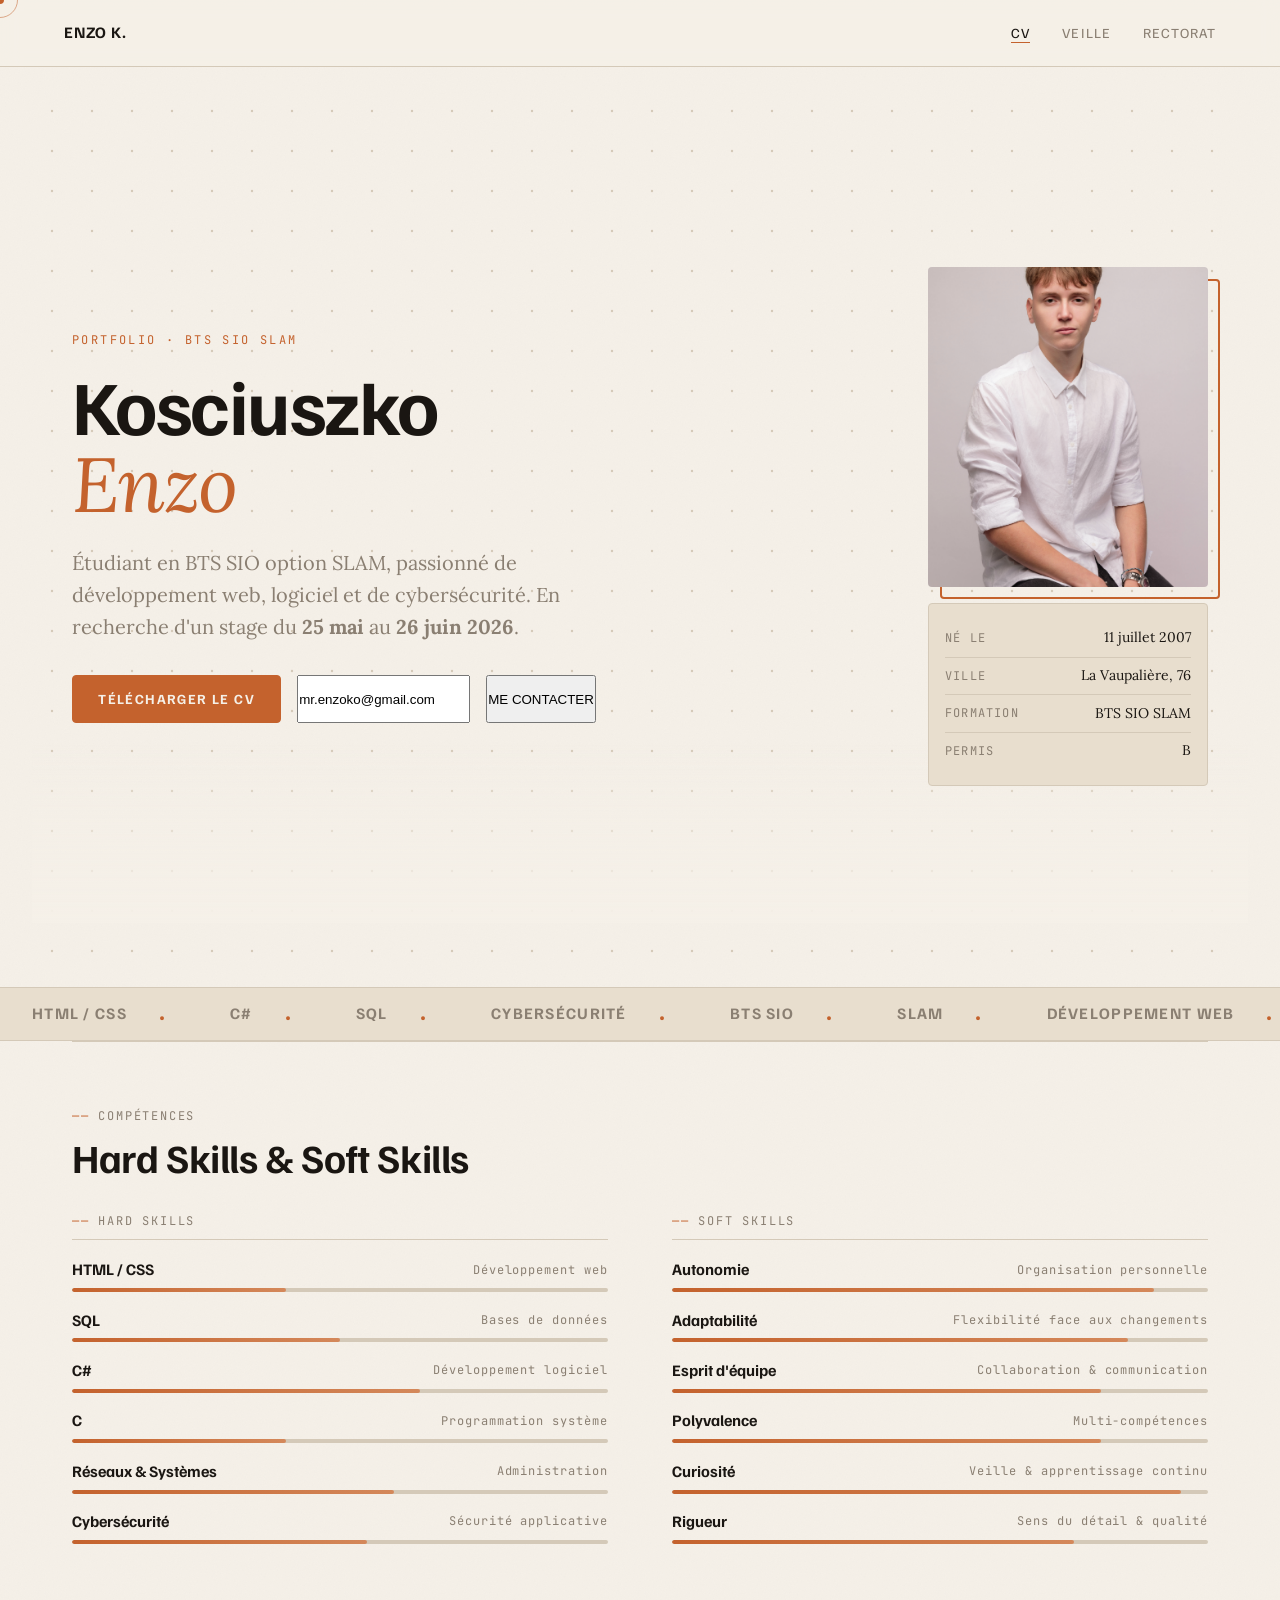
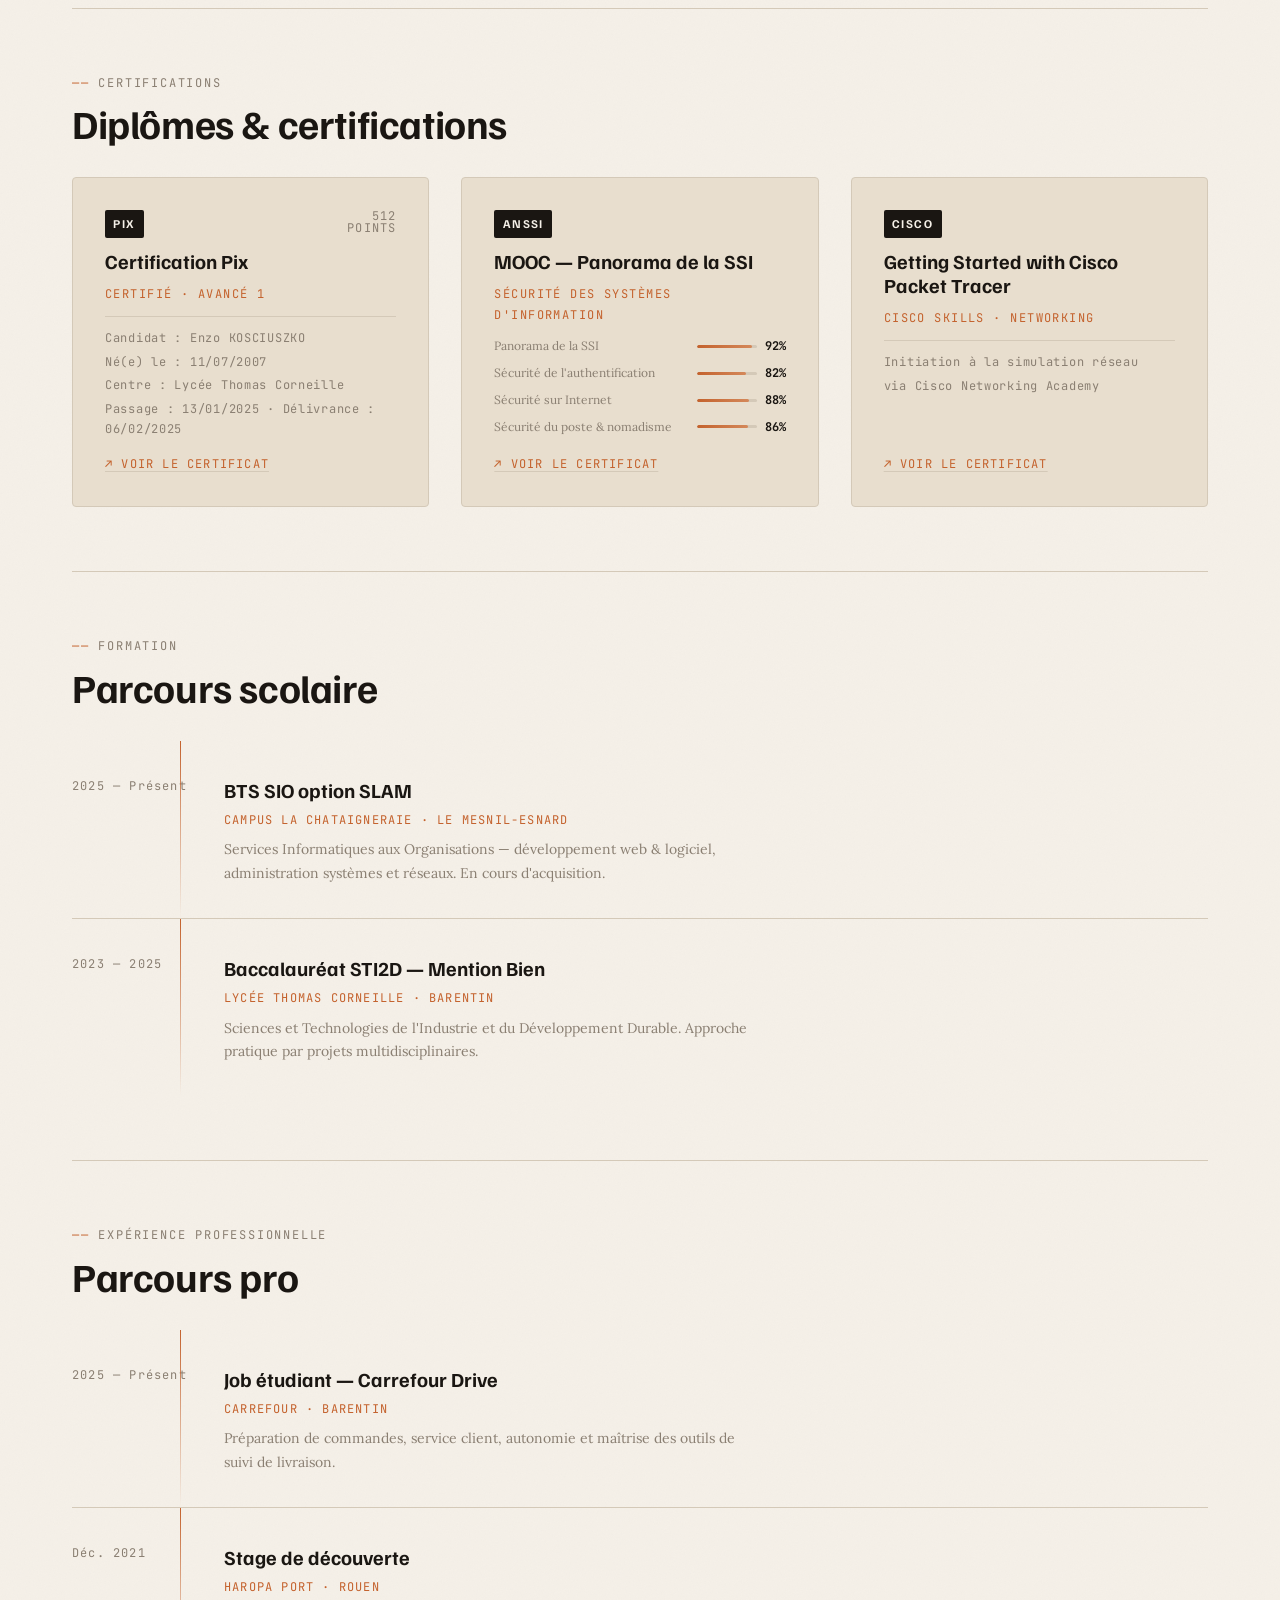
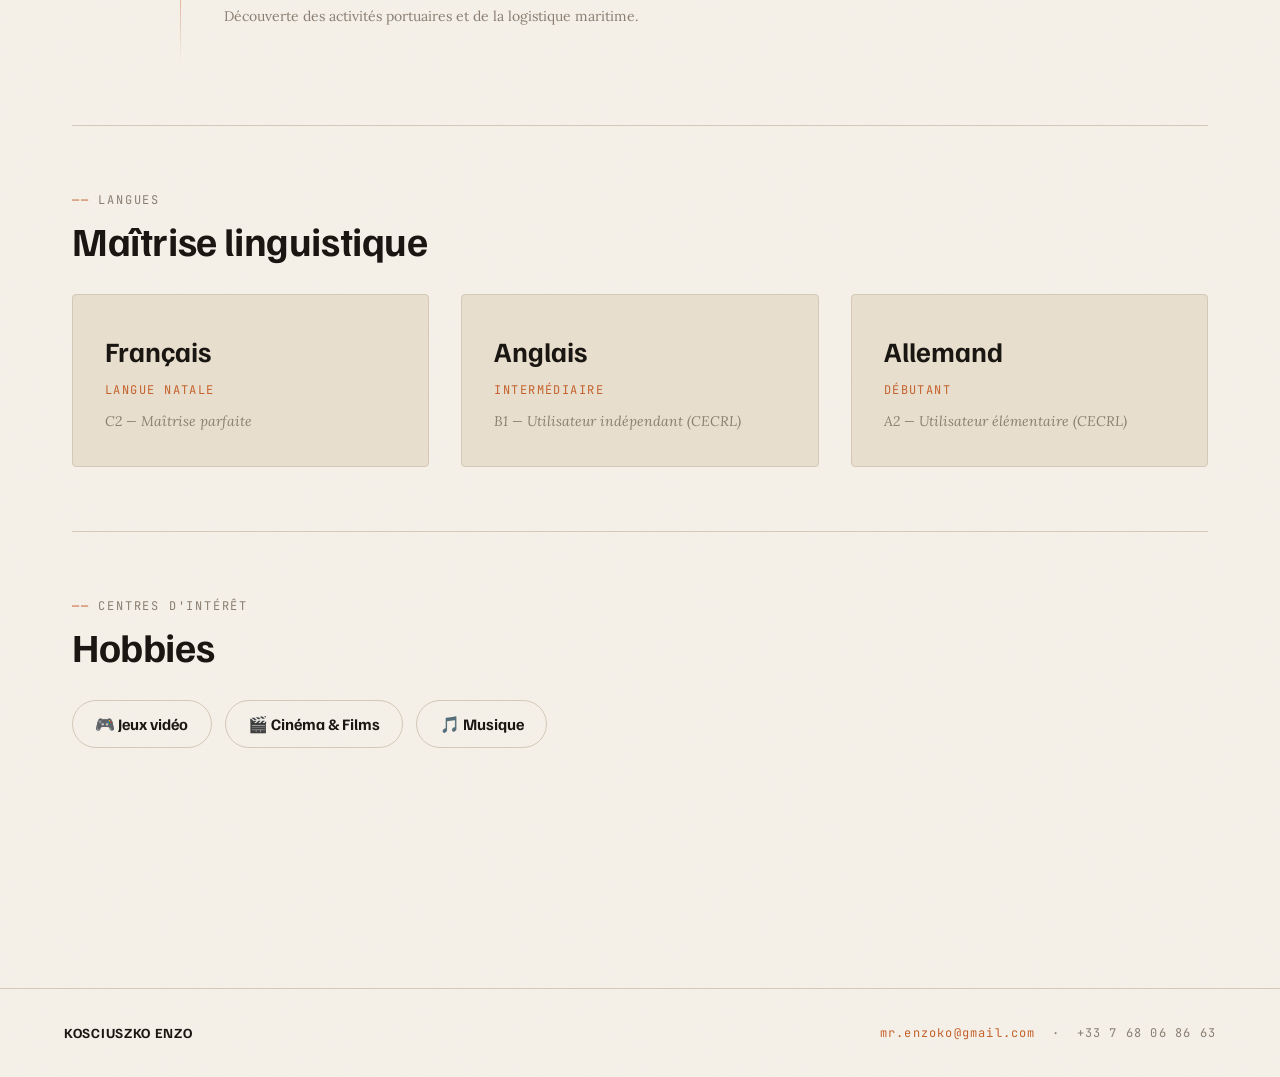
==== commit d4c4f927: "Update index.html" ====
--- a/index.html
+++ b/index.html
@@ -85,7 +85,26 @@
         <div class="hero-actions">
           <!-- Remplace # par le chemin de ton CV en PDF -->
           <a href="#" class="btn btn-accent"><span>Télécharger le CV</span></a>
-          <a href="mailto:mr.enzoko@gmail.com" class="btn"><span>Me contacter</span></a>
+          <input type="text" id="textToCopy" value="mr.enzoko@gmail.com">
+          <button id="copyBtn">ME CONTACTER</button>
+
+          <script>
+              // Récupération des éléments
+              const copyBtn = document.getElementById('copyBtn');
+              const textInput = document.getElementById('textToCopy');
+    
+              // Gestion du clic sur le bouton
+              copyBtn.addEventListener('click', async () => {
+                  try {
+                      // Utilisation de l'API Clipboard
+                      await navigator.clipboard.writeText(textInput.value);
+                      alert('Texte copié dans le presse-papiers !');
+                  } catch (err) {
+                      console.error('Erreur lors de la copie :', err);
+                      alert('Impossible de copier le texte.');
+                  }
+              });
+          </script>
         </div>
       </div>
 
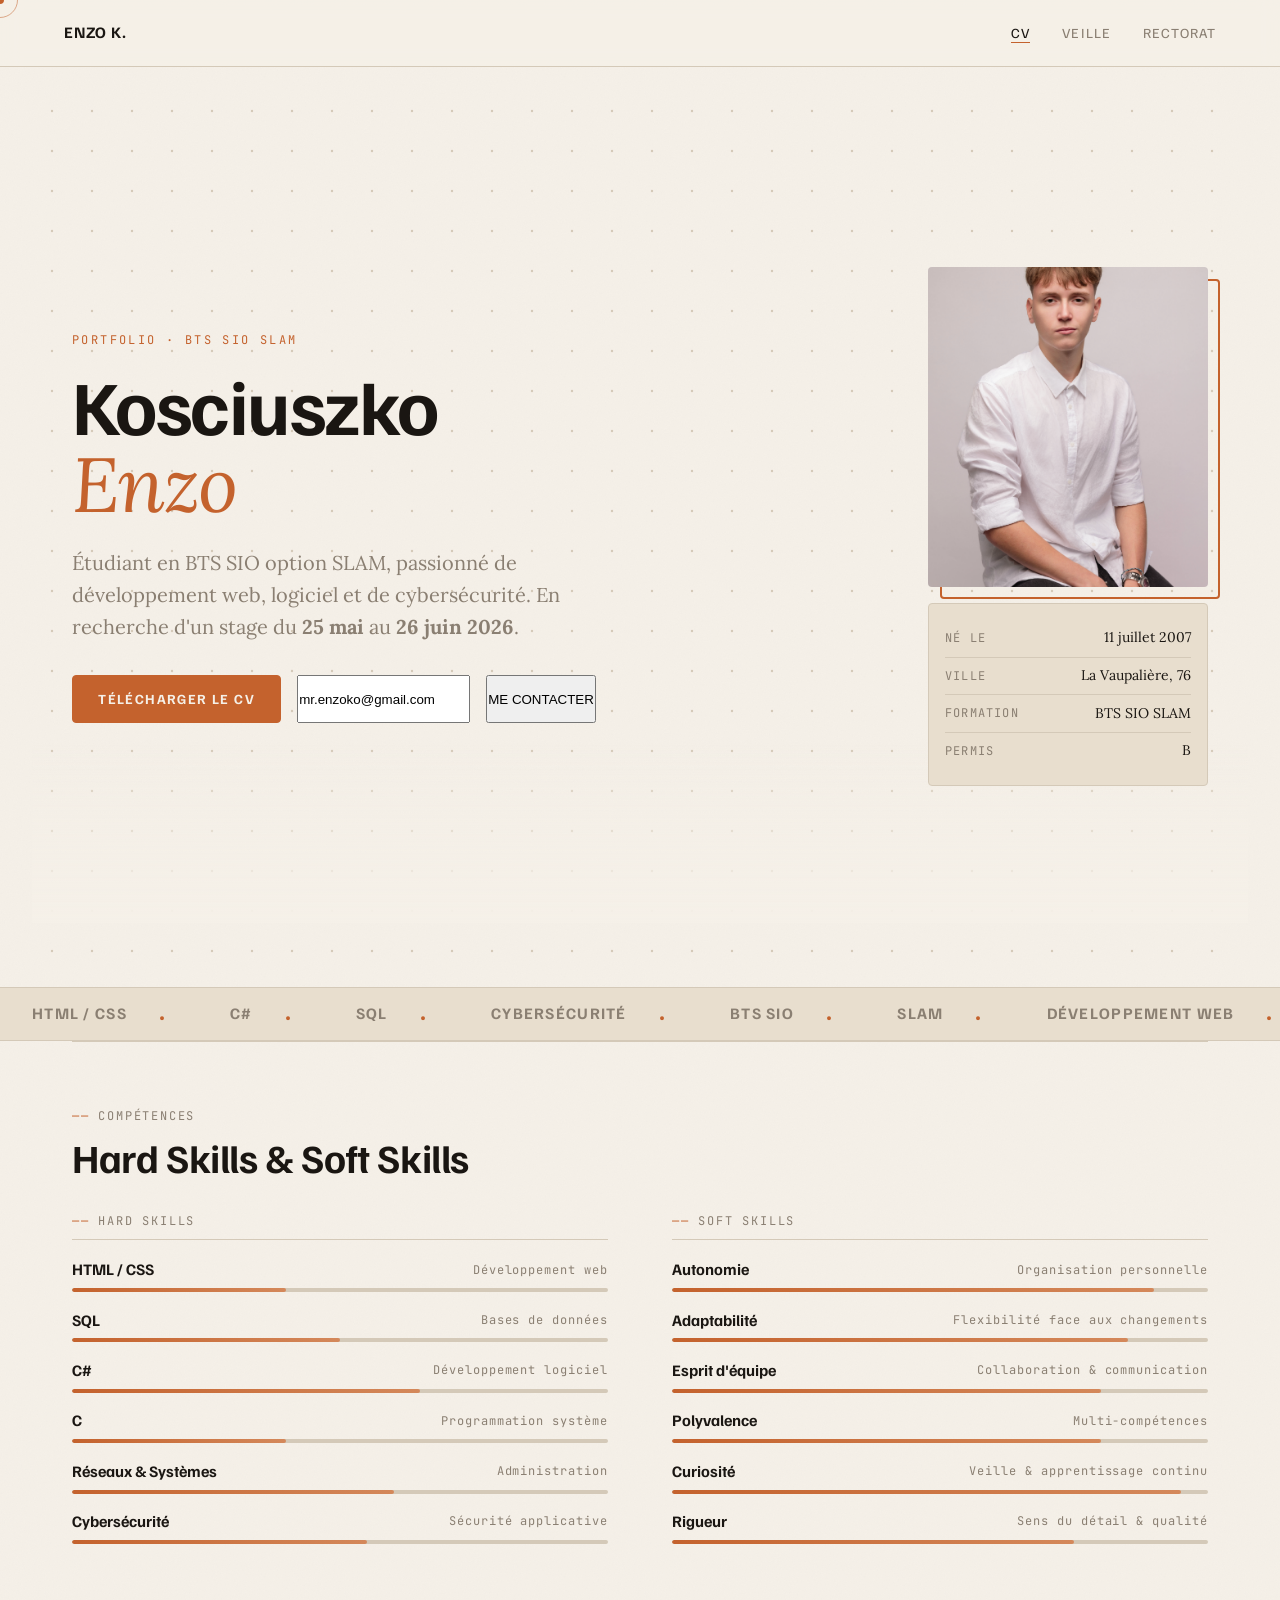
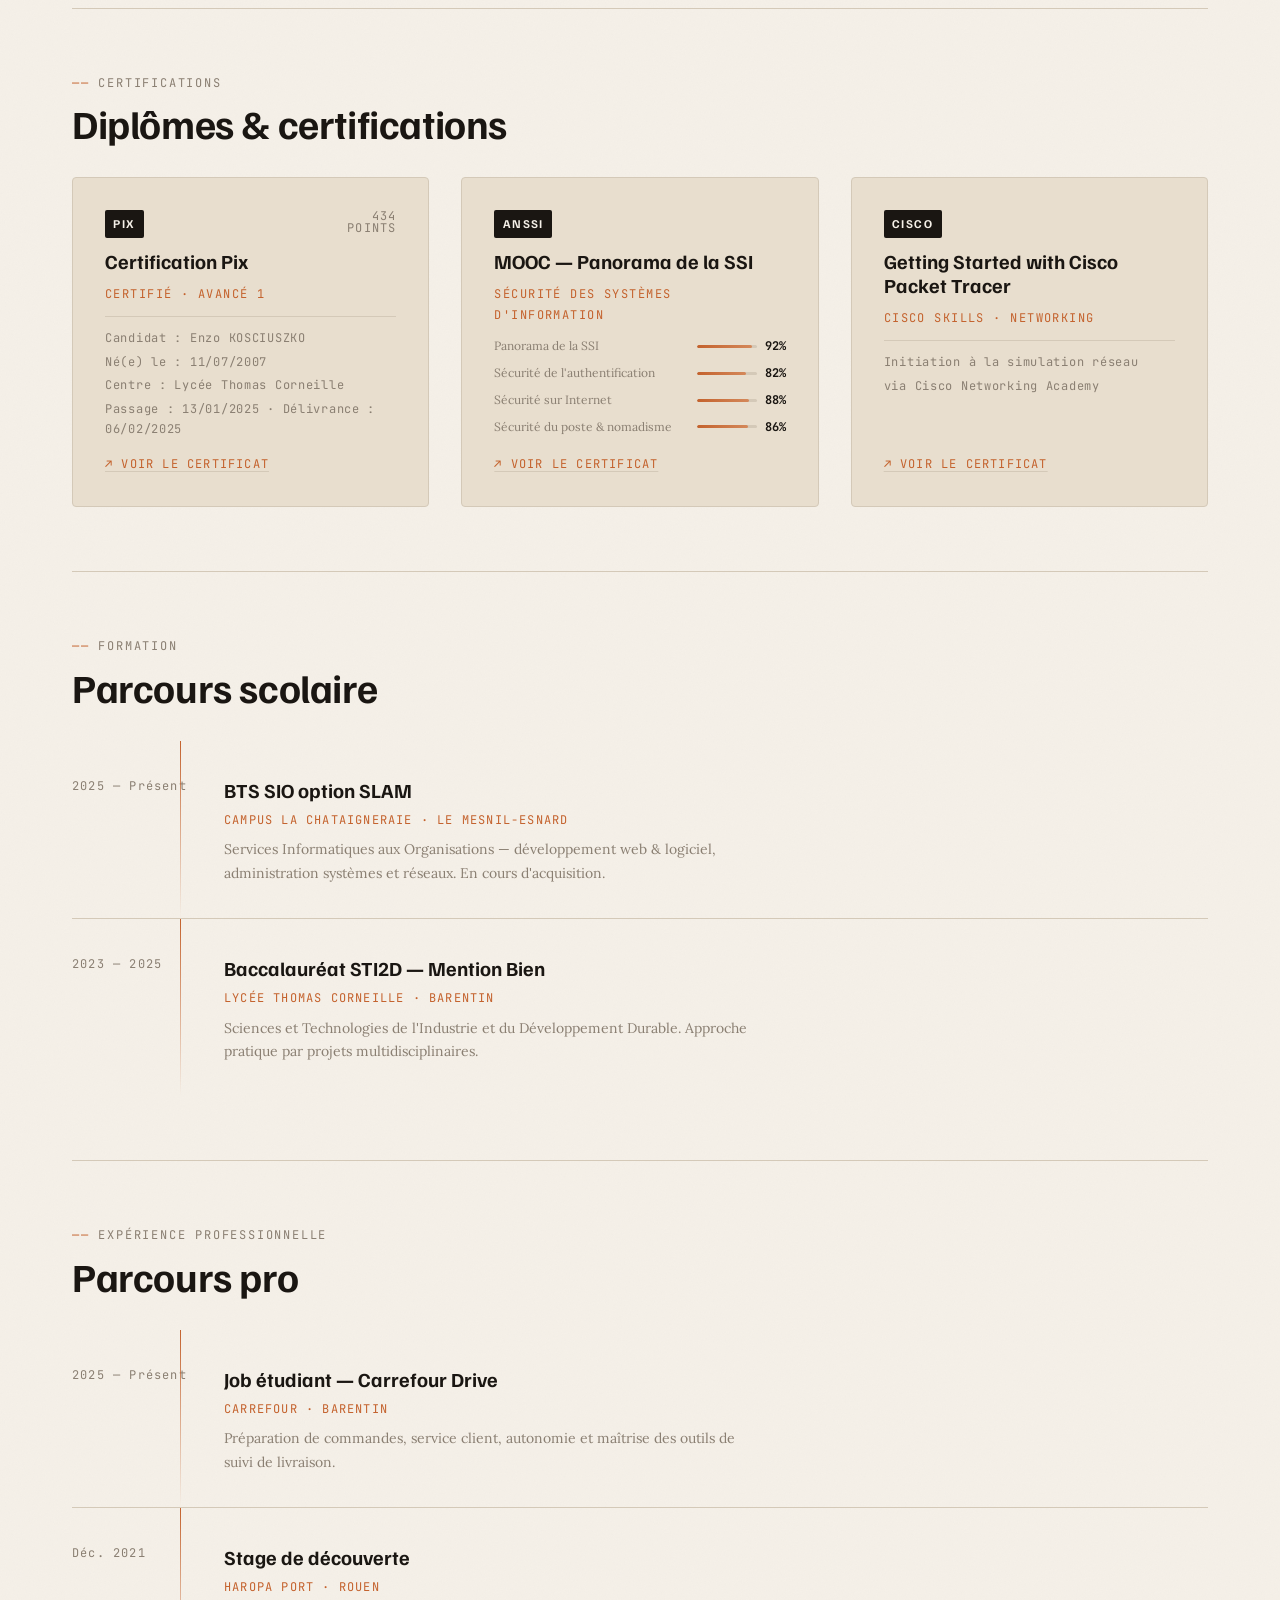
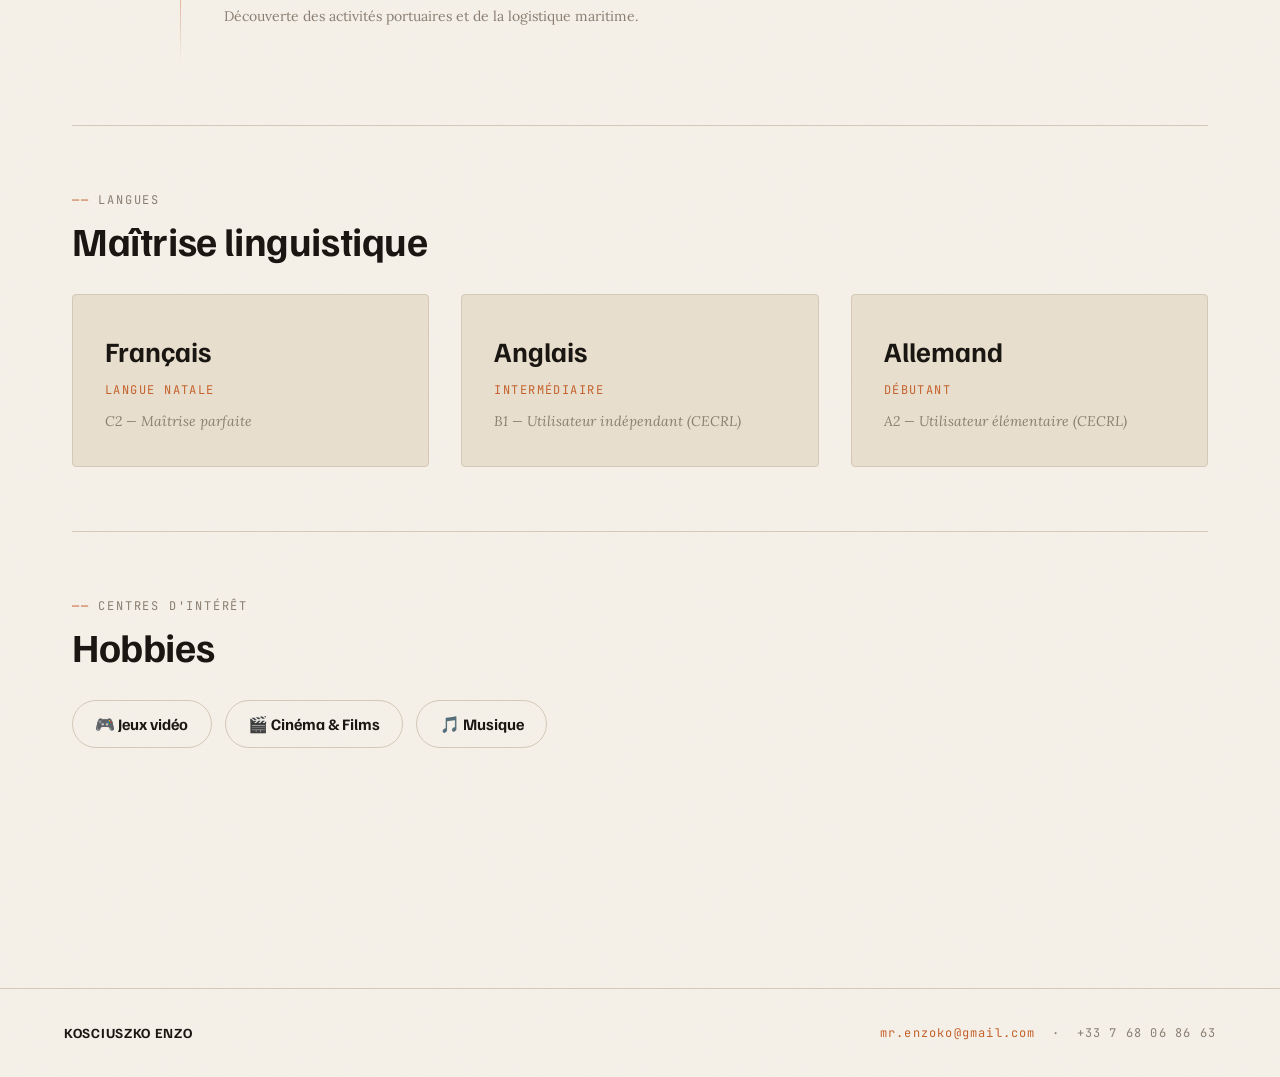
==== commit f80f5f1e: "Update CV download link to point to PDF file" ====
--- a/index.html
+++ b/index.html
@@ -84,7 +84,7 @@
         </p>
         <div class="hero-actions">
           <!-- Remplace # par le chemin de ton CV en PDF -->
-          <a href="#" class="btn btn-accent"><span>Télécharger le CV</span></a>
+          <a href="pdf/EKO_CV.pdf" class="btn btn-accent"><span>Télécharger le CV</span></a>
           <input type="text" id="textToCopy" value="mr.enzoko@gmail.com">
           <button id="copyBtn">ME CONTACTER</button>
 
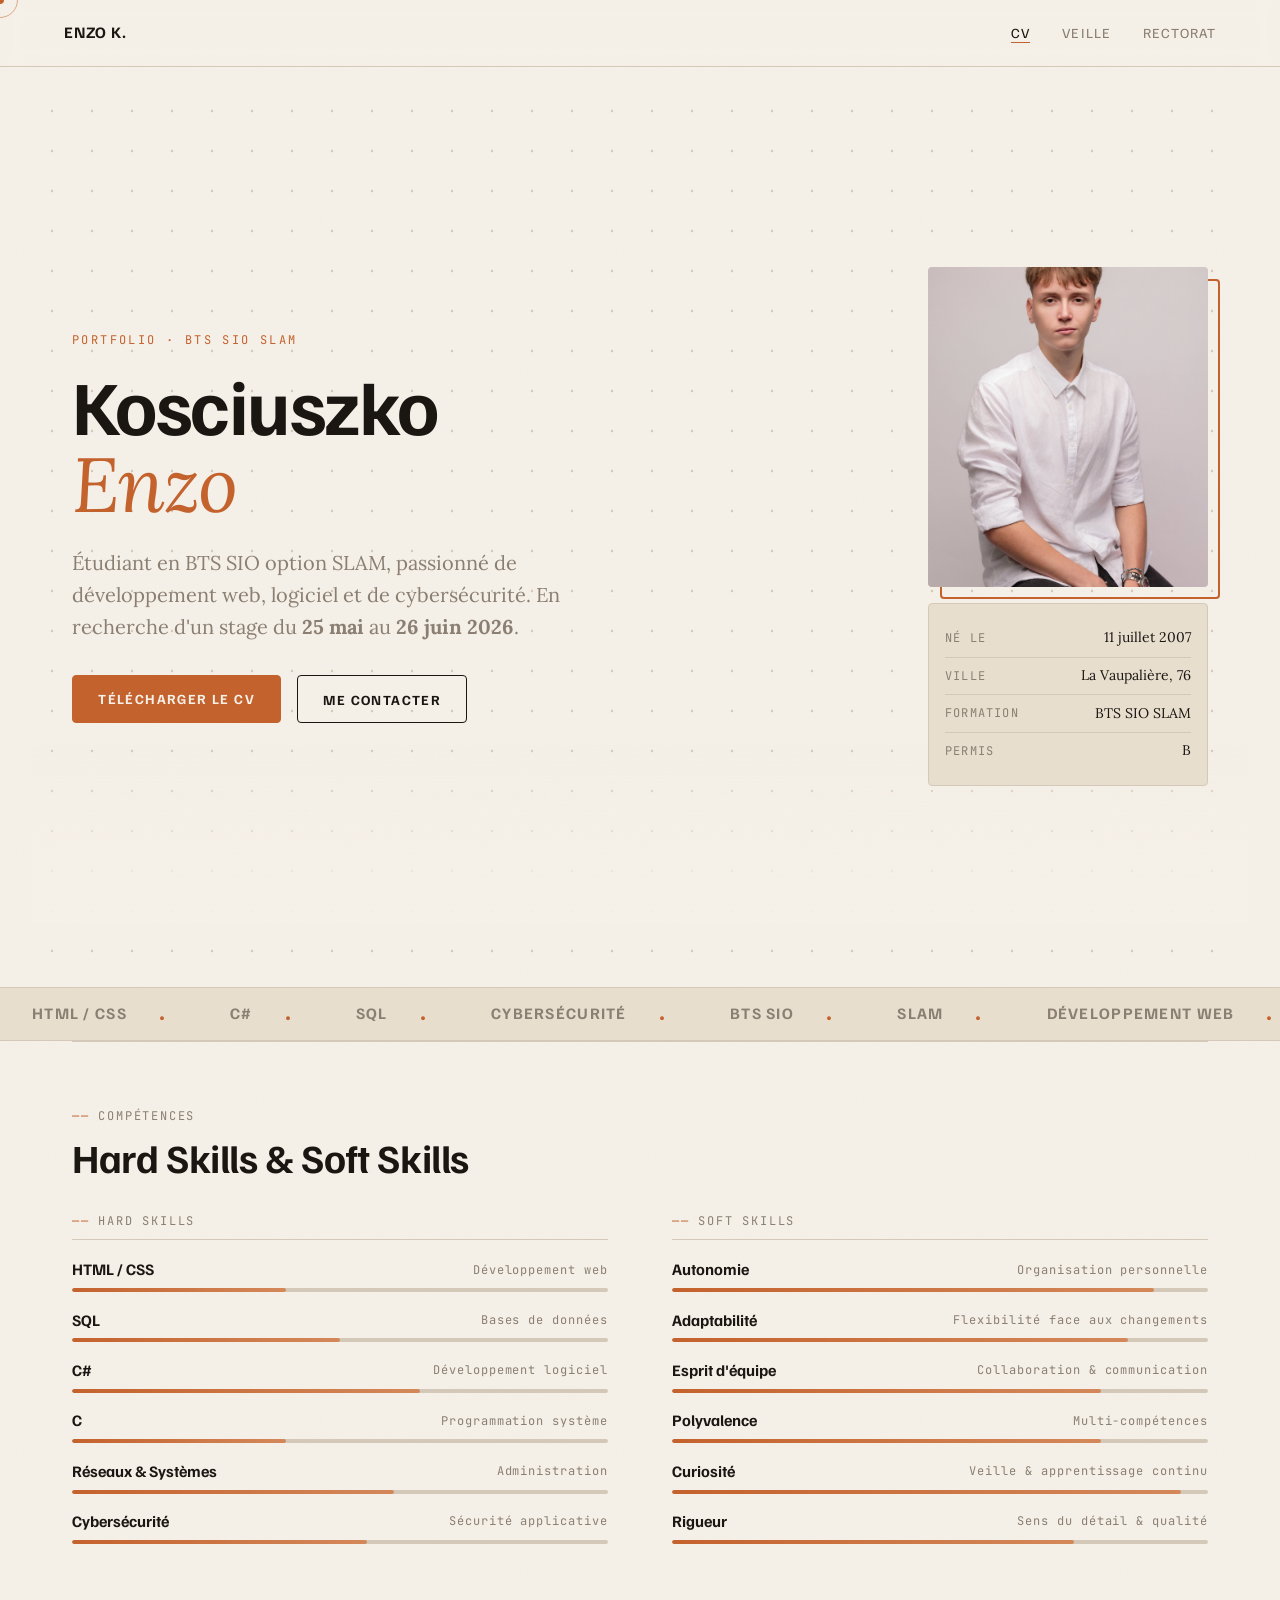
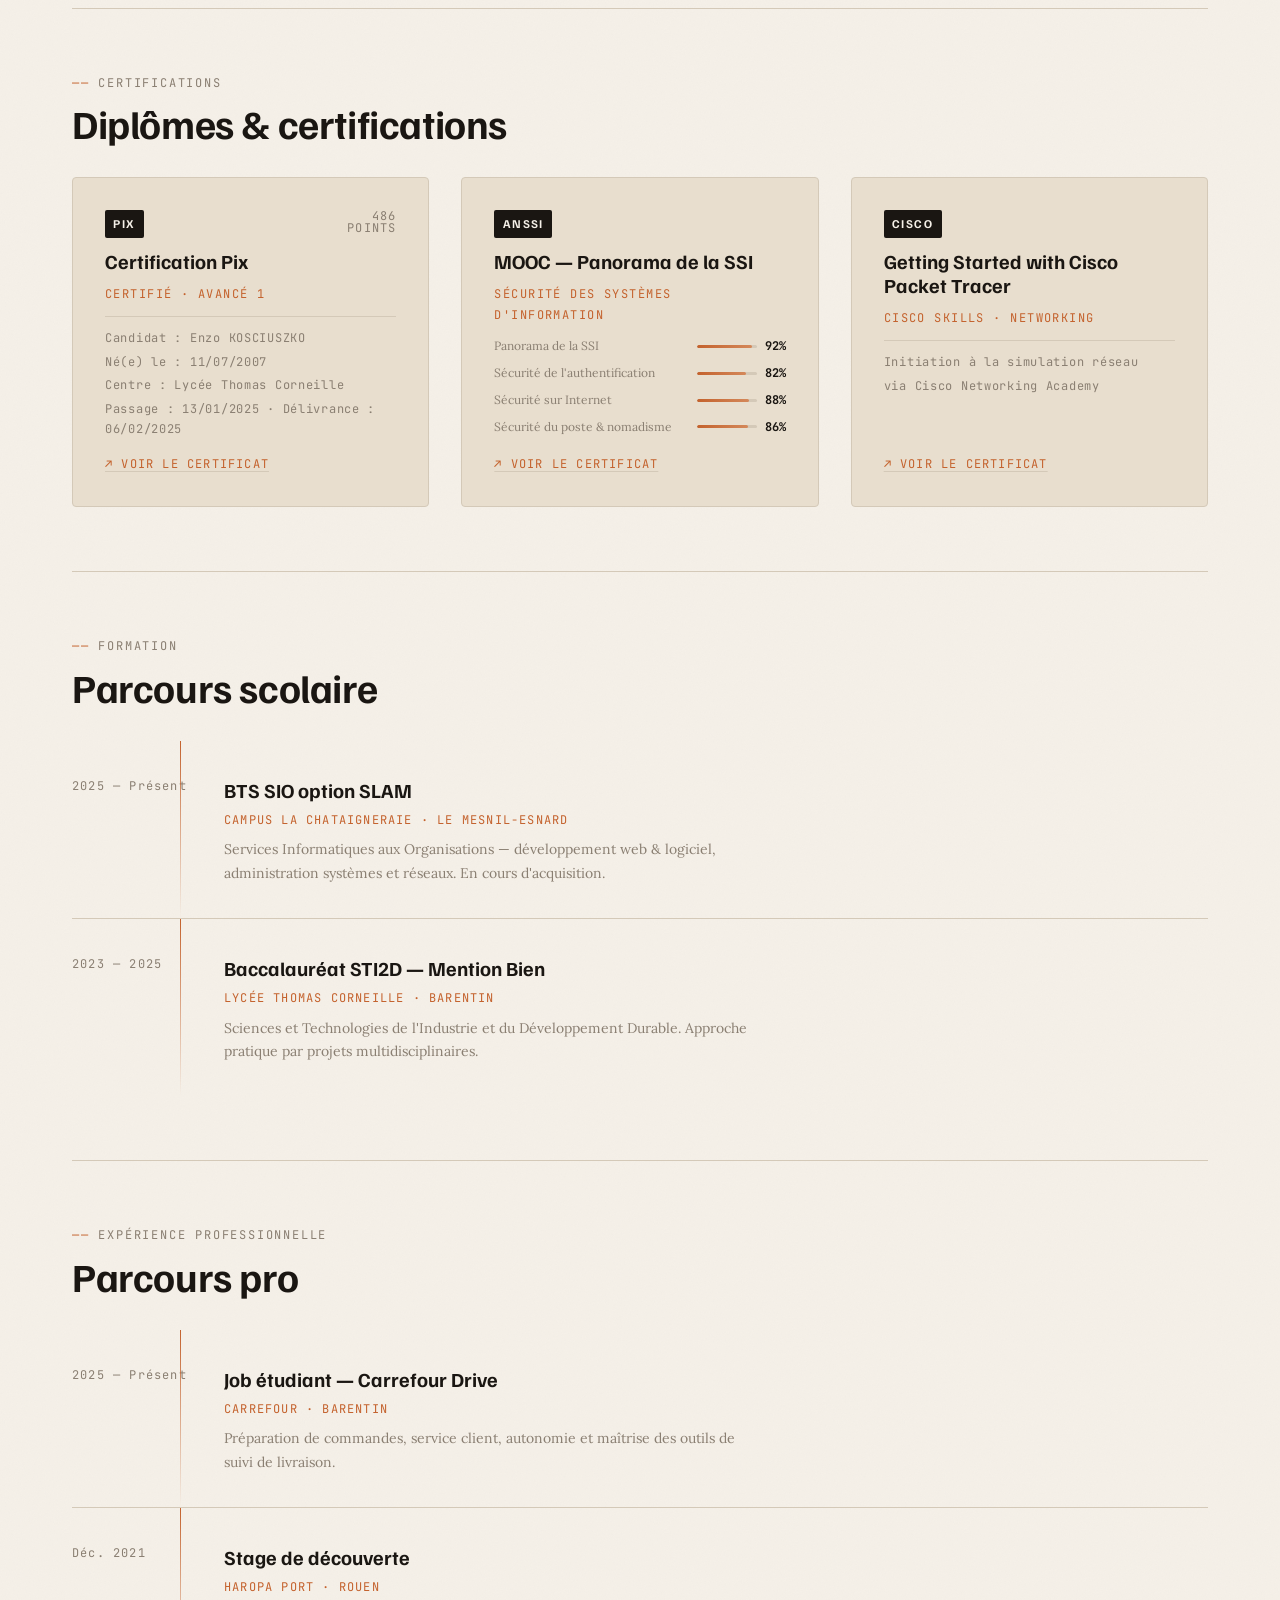
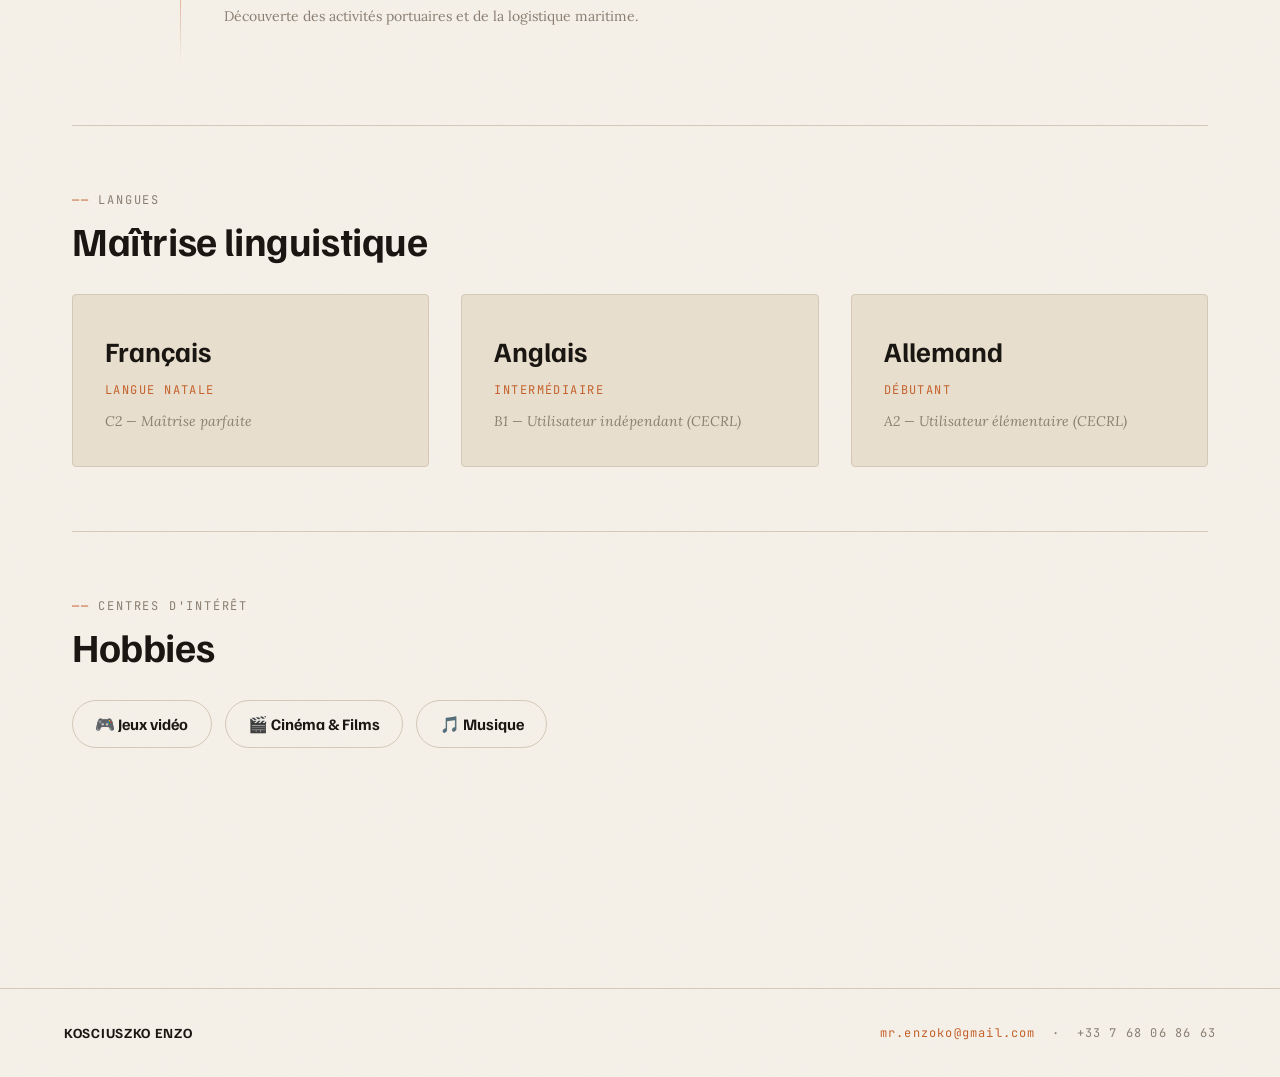
==== commit 464c0c93: "Refactor contact button and clipboard functionality Updated the contact button functionality and sim" ====
--- a/index.html
+++ b/index.html
@@ -82,30 +82,25 @@
           logiciel et de cybersécurité. En recherche d'un stage du
           <strong>25 mai</strong> au <strong>26 juin 2026</strong>.
         </p>
-        <div class="hero-actions">
-          <!-- Remplace # par le chemin de ton CV en PDF -->
-          <a href="pdf/EKO_CV.pdf" class="btn btn-accent"><span>Télécharger le CV</span></a>
-          <input type="text" id="textToCopy" value="mr.enzoko@gmail.com">
-          <button id="copyBtn">ME CONTACTER</button>
-
-          <script>
-              // Récupération des éléments
-              const copyBtn = document.getElementById('copyBtn');
-              const textInput = document.getElementById('textToCopy');
-    
-              // Gestion du clic sur le bouton
-              copyBtn.addEventListener('click', async () => {
-                  try {
-                      // Utilisation de l'API Clipboard
-                      await navigator.clipboard.writeText(textInput.value);
-                      alert('Texte copié dans le presse-papiers !');
-                  } catch (err) {
-                      console.error('Erreur lors de la copie :', err);
-                      alert('Impossible de copier le texte.');
-                  }
+         <div class="hero-actions">
+            <a href="pdf/EKO_CV.pdf" class="btn btn-accent"><span>Télécharger le CV</span></a>
+          
+            <input id="textToCopy" type="hidden" value="mr.enzoko@gmail.com" />
+            <button id="copyBtn" class="btn"><span>Me contacter</span></button>
+          
+            <script>
+              document.getElementById('copyBtn').addEventListener('click', async () => {
+                try {
+                  await navigator.clipboard.writeText(document.getElementById('textToCopy').value);
+                  const btn = document.getElementById('copyBtn');
+                  btn.querySelector('span').textContent = 'Copié !';
+                  setTimeout(() => btn.querySelector('span').textContent = 'Me contacter', 2000);
+                } catch (err) {
+                  alert('Impossible de copier : ' + err);
+                }
               });
-          </script>
-        </div>
+            </script>
+          </div>
       </div>
 
       <!-- Côté droit : hero-profil-inner reçoit le parallaxe JS -->
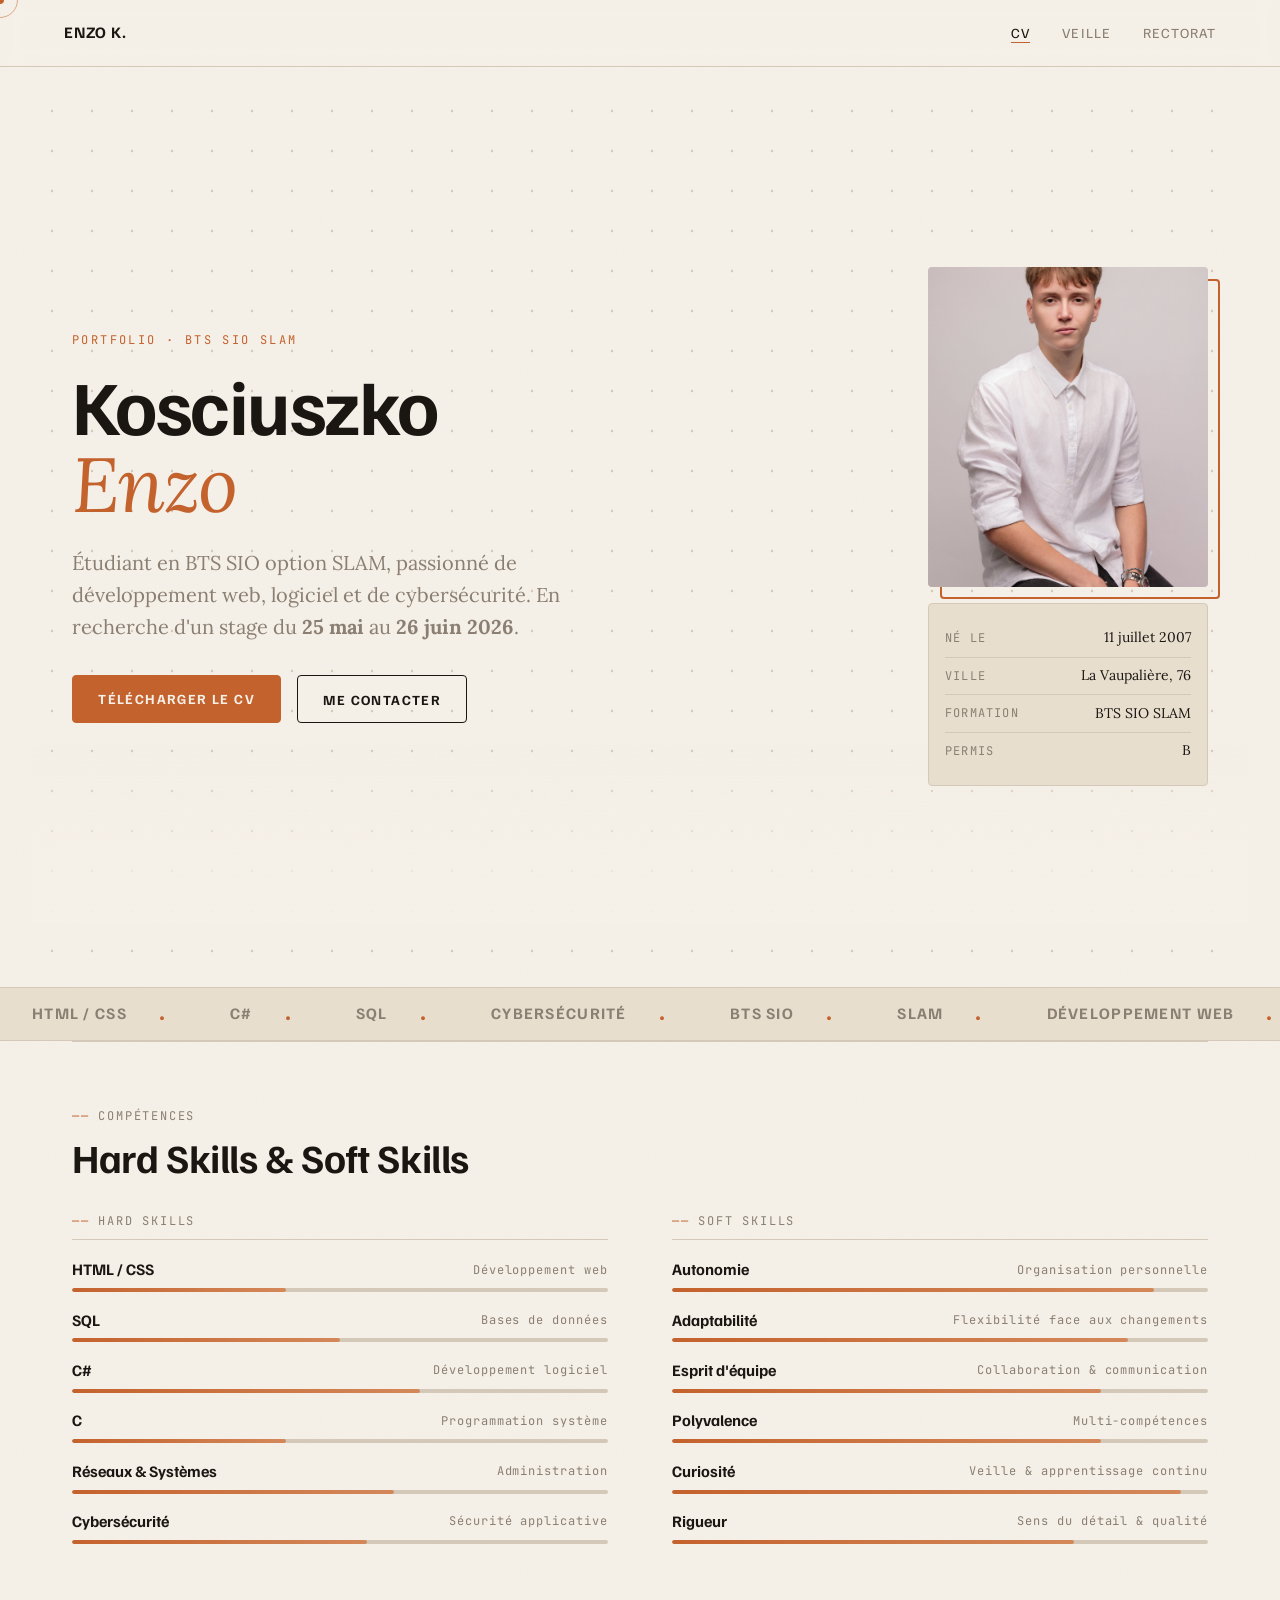
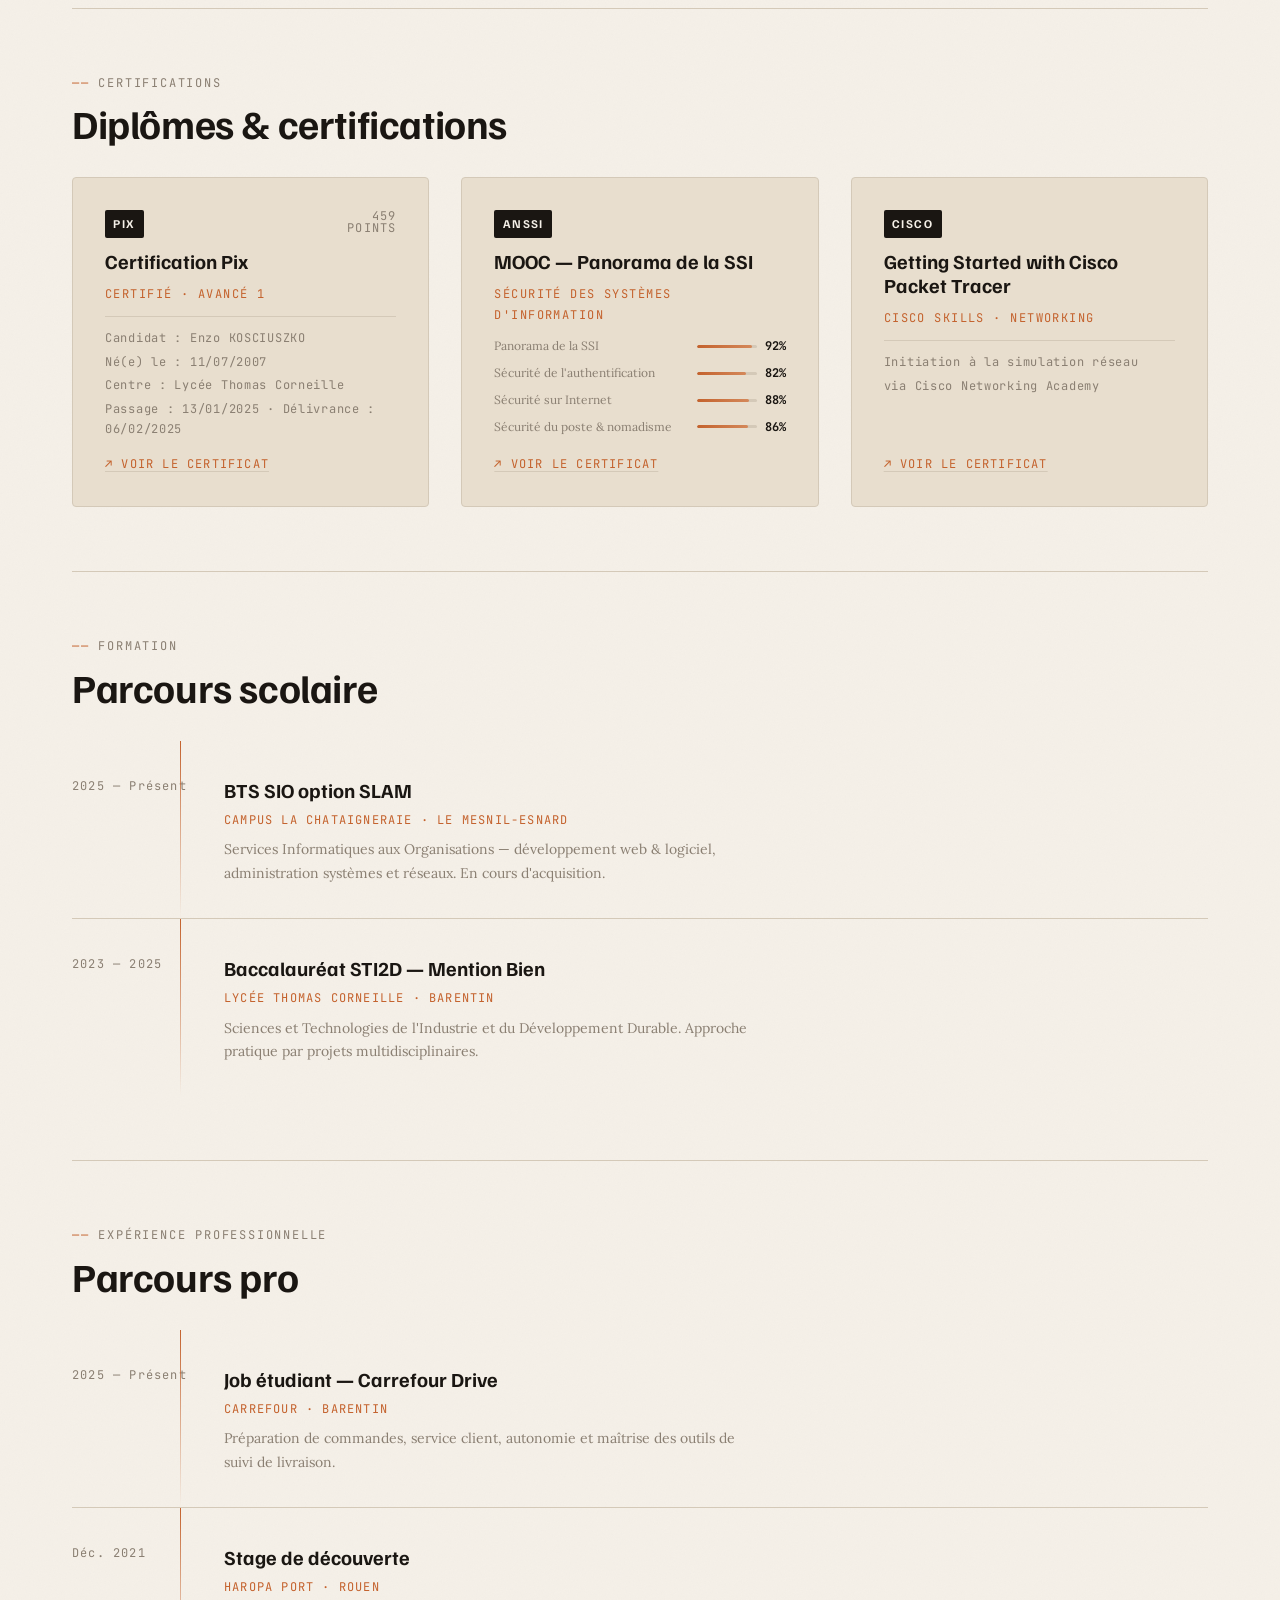
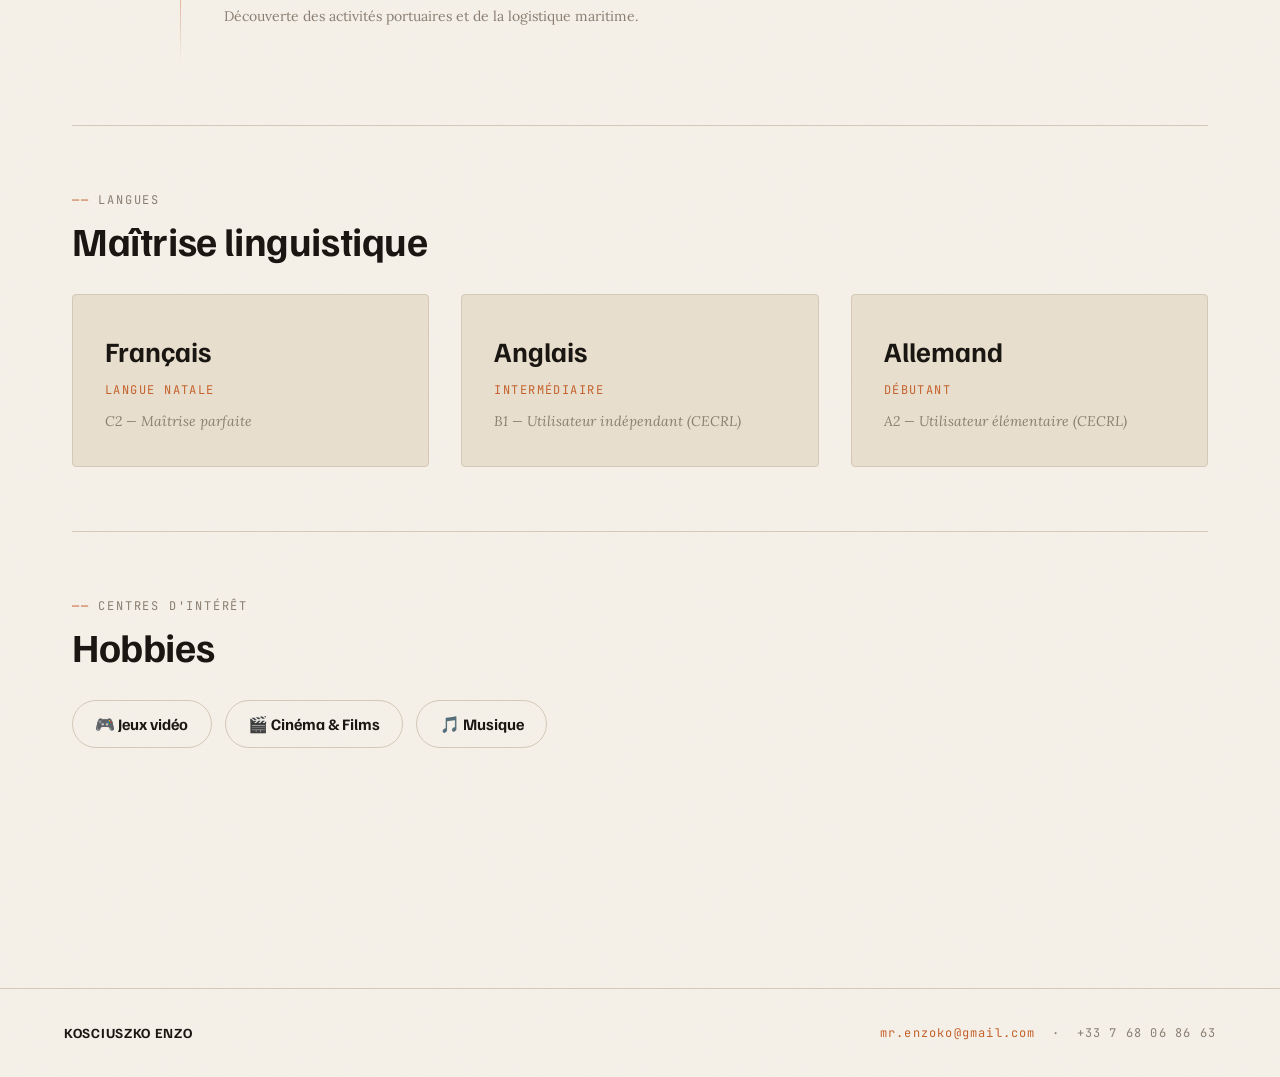
==== commit 2adeb7b5: "Change clipboard copy button text to 'Mail Copié !'" ====
--- a/index.html
+++ b/index.html
@@ -93,7 +93,7 @@
                 try {
                   await navigator.clipboard.writeText(document.getElementById('textToCopy').value);
                   const btn = document.getElementById('copyBtn');
-                  btn.querySelector('span').textContent = 'Copié !';
+                  btn.querySelector('span').textContent = 'Mail Copié !';
                   setTimeout(() => btn.querySelector('span').textContent = 'Me contacter', 2000);
                 } catch (err) {
                   alert('Impossible de copier : ' + err);
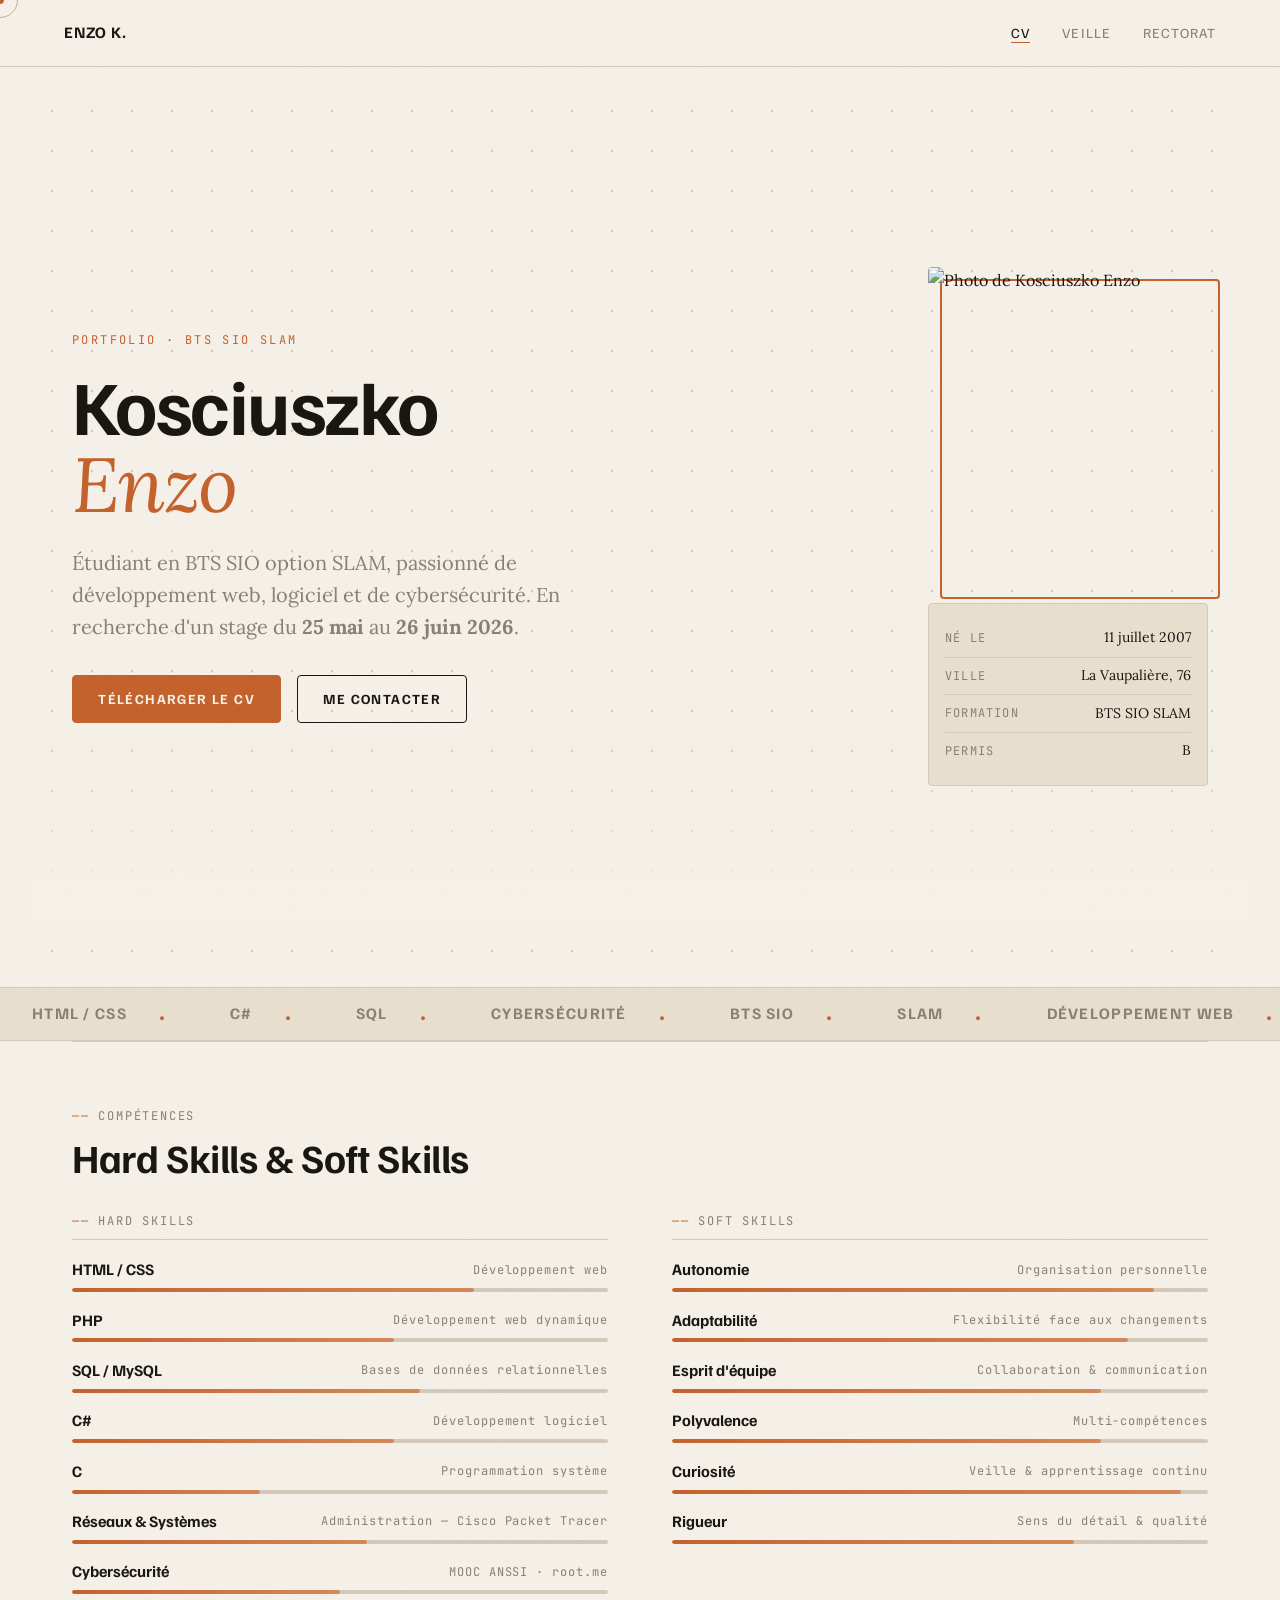
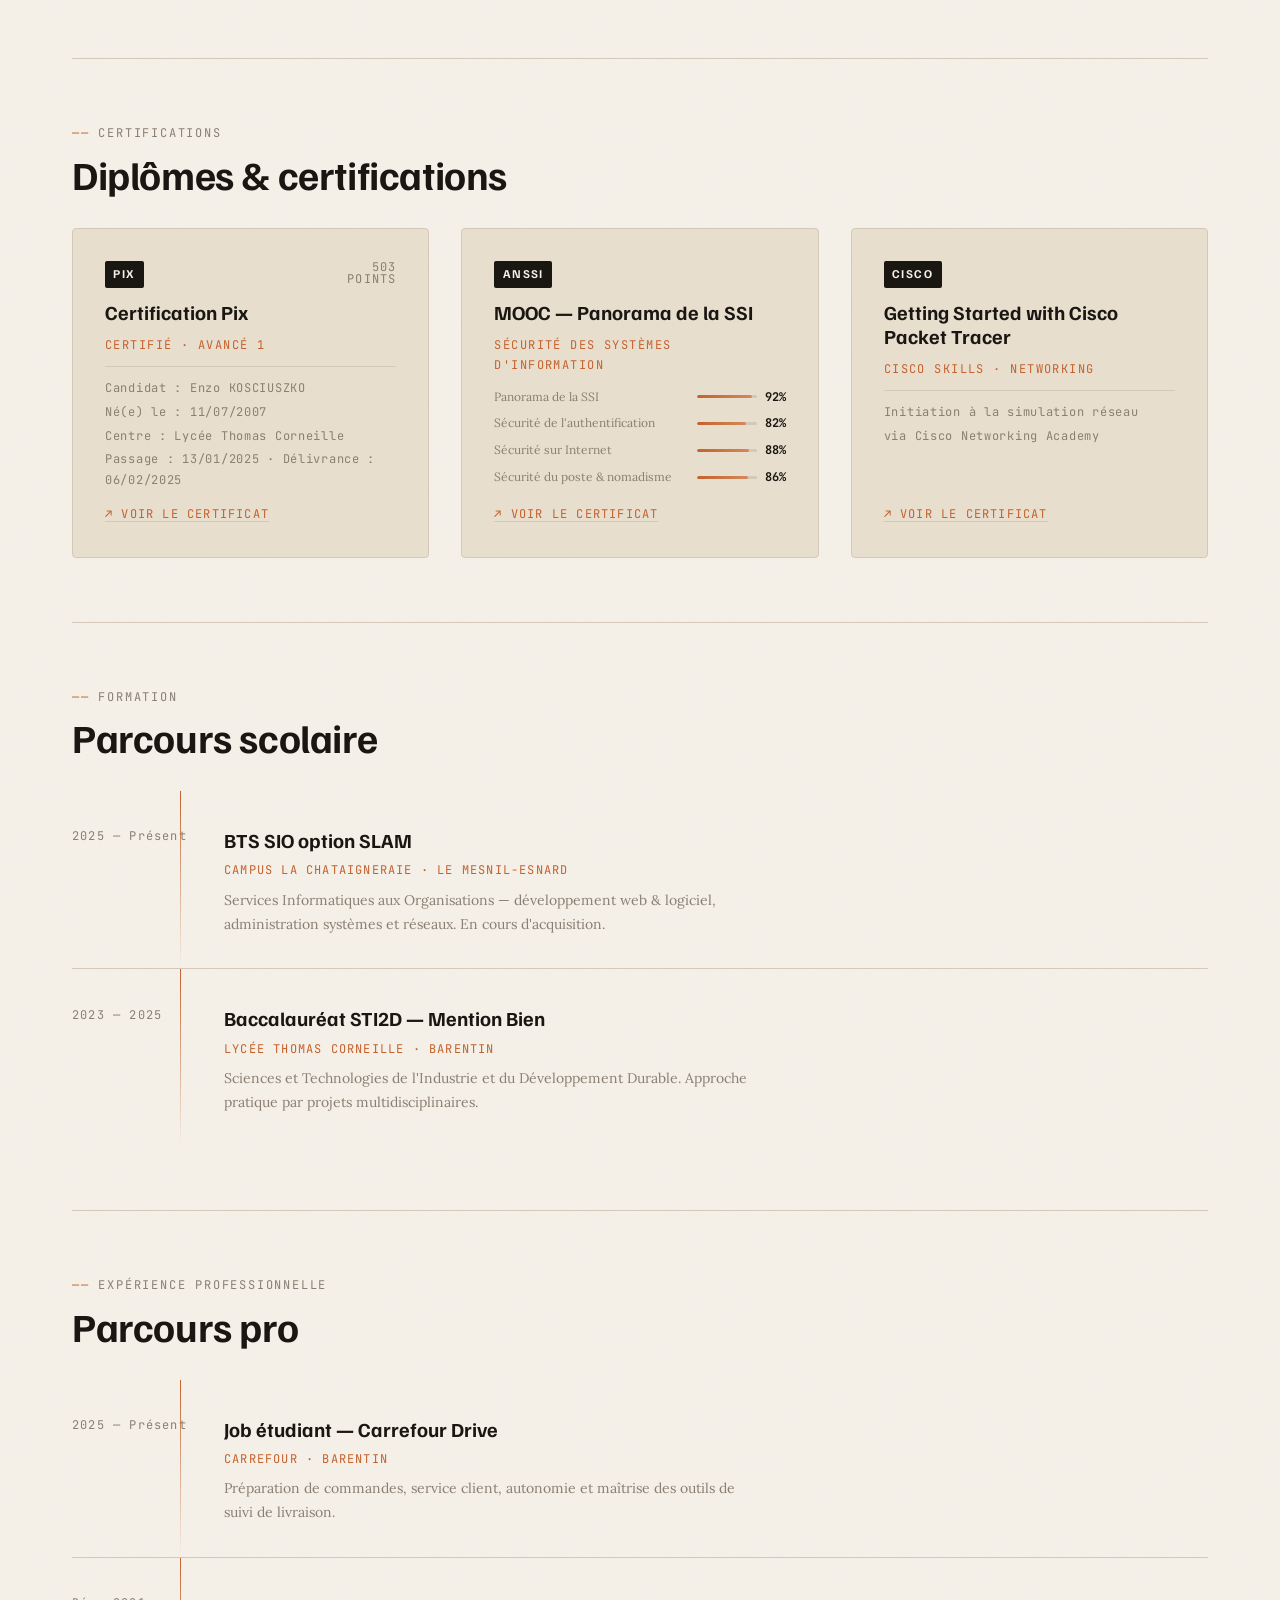
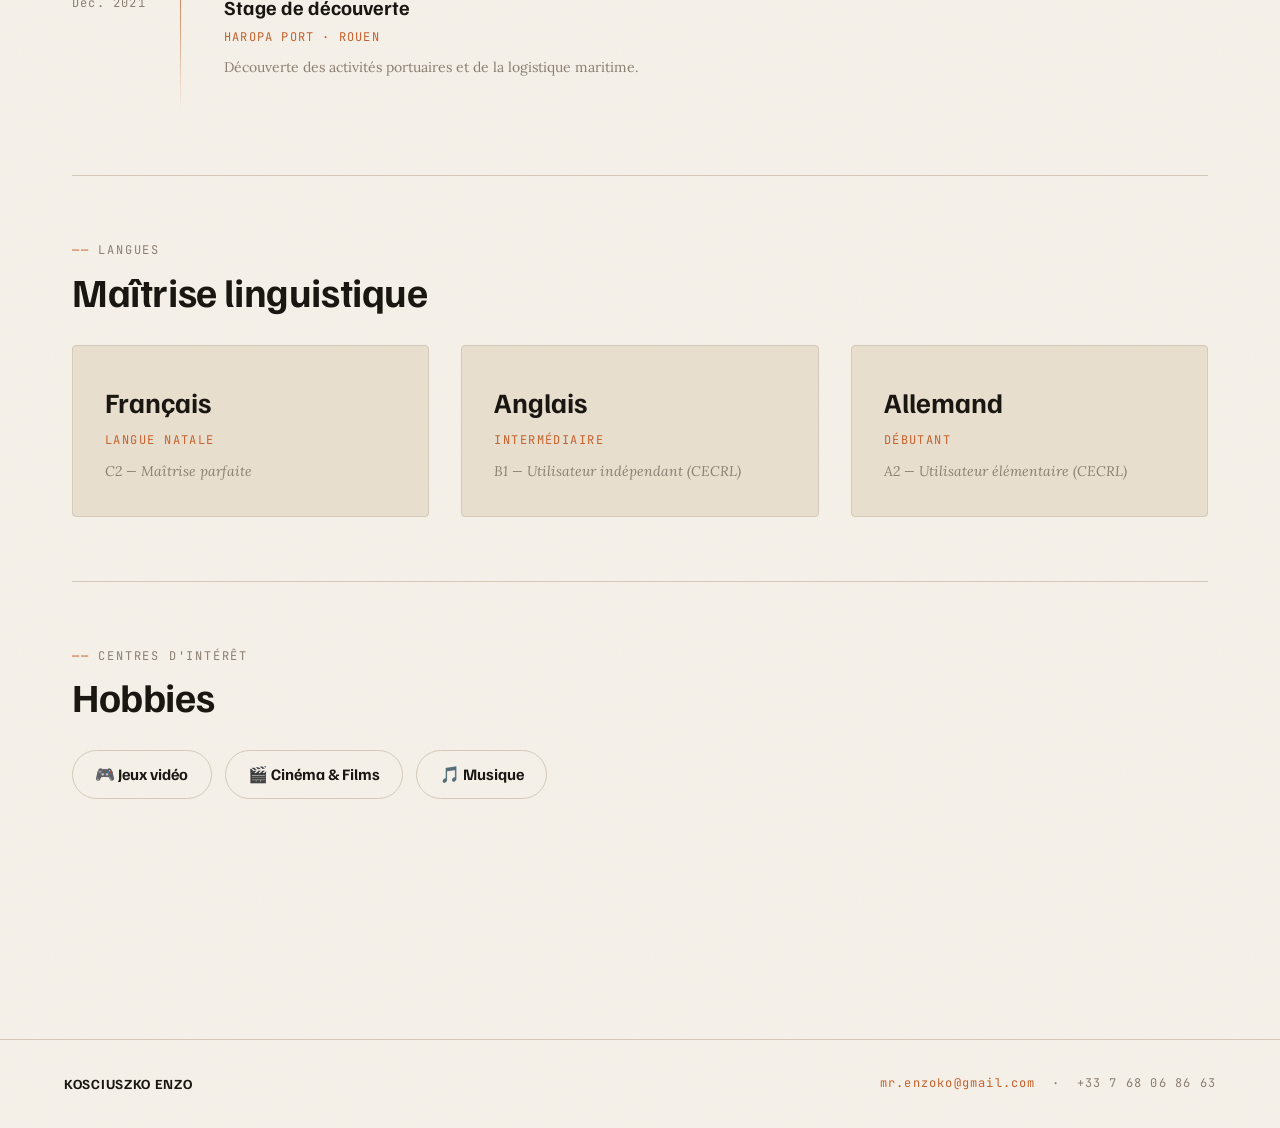
==== commit 05cd87ff: "Refactor contact links and skill levels in index.html Updated contact methods and CV links in the he" ====
--- a/index.html
+++ b/index.html
@@ -62,6 +62,7 @@
       <li><a href="index.html" class="nav-lien actif">CV</a></li>
       <li><a href="veille.html" class="nav-lien">Veille</a></li>
       <li><a href="rectorat.html" class="nav-lien">Rectorat</a></li>
+
     </ul>
   </nav>
 
@@ -82,25 +83,11 @@
           logiciel et de cybersécurité. En recherche d'un stage du
           <strong>25 mai</strong> au <strong>26 juin 2026</strong>.
         </p>
-         <div class="hero-actions">
-            <a href="pdf/EKO_CV.pdf" class="btn btn-accent"><span>Télécharger le CV</span></a>
-          
-            <input id="textToCopy" type="hidden" value="mr.enzoko@gmail.com" />
-            <button id="copyBtn" class="btn"><span>Me contacter</span></button>
-          
-            <script>
-              document.getElementById('copyBtn').addEventListener('click', async () => {
-                try {
-                  await navigator.clipboard.writeText(document.getElementById('textToCopy').value);
-                  const btn = document.getElementById('copyBtn');
-                  btn.querySelector('span').textContent = 'Mail Copié !';
-                  setTimeout(() => btn.querySelector('span').textContent = 'Me contacter', 2000);
-                } catch (err) {
-                  alert('Impossible de copier : ' + err);
-                }
-              });
-            </script>
-          </div>
+        <div class="hero-actions">
+          <!-- Remplace # par le chemin de ton CV en PDF -->
+          <a href="#" class="btn btn-accent"><span>Télécharger le CV</span></a>
+          <a href="mailto:mr.enzoko@gmail.com" class="btn"><span>Me contacter</span></a>
+        </div>
       </div>
 
       <!-- Côté droit : hero-profil-inner reçoit le parallaxe JS -->
@@ -108,7 +95,7 @@
         <div class="hero-profil-inner">
           <!-- Remplace src="photo.jpg" par ton image -->
           <div class="profil-photo-cadre">
-            <img src="image/Enzo.jpg" alt="Photo de Kosciuszko Enzo" />
+            <img src="photo.jpg" alt="Photo de Kosciuszko Enzo" />
           </div>
           <div class="profil-infos">
             <div class="profil-infos-ligne">
@@ -166,15 +153,23 @@
                 <span class="comp-item-label">Développement web</span>
               </div>
               <!-- data-width = niveau affiché. Modifie librement entre 0% et 100% -->
-              <div class="comp-barre"><div class="comp-barre-rempli" style="width:40%" data-width="40%"></div></div>
-            </div>
-
-            <div class="comp-item">
-              <div class="comp-item-header">
-                <span class="comp-item-nom">SQL</span>
-                <span class="comp-item-label">Bases de données</span>
-              </div>
-              <div class="comp-barre"><div class="comp-barre-rempli" style="width:50%" data-width="50%"></div></div>
+              <div class="comp-barre"><div class="comp-barre-rempli" style="width:75%" data-width="75%"></div></div>
+            </div>
+
+            <div class="comp-item">
+              <div class="comp-item-header">
+                <span class="comp-item-nom">PHP</span>
+                <span class="comp-item-label">Développement web dynamique</span>
+              </div>
+              <div class="comp-barre"><div class="comp-barre-rempli" style="width:60%" data-width="60%"></div></div>
+            </div>
+
+            <div class="comp-item">
+              <div class="comp-item-header">
+                <span class="comp-item-nom">SQL / MySQL</span>
+                <span class="comp-item-label">Bases de données relationnelles</span>
+              </div>
+              <div class="comp-barre"><div class="comp-barre-rempli" style="width:65%" data-width="65%"></div></div>
             </div>
 
             <div class="comp-item">
@@ -182,7 +177,7 @@
                 <span class="comp-item-nom">C#</span>
                 <span class="comp-item-label">Développement logiciel</span>
               </div>
-              <div class="comp-barre"><div class="comp-barre-rempli" style="width:65%" data-width="65%"></div></div>
+              <div class="comp-barre"><div class="comp-barre-rempli" style="width:60%" data-width="60%"></div></div>
             </div>
 
             <div class="comp-item">
@@ -190,23 +185,23 @@
                 <span class="comp-item-nom">C</span>
                 <span class="comp-item-label">Programmation système</span>
               </div>
-              <div class="comp-barre"><div class="comp-barre-rempli" style="width:40%" data-width="40%"></div></div>
+              <div class="comp-barre"><div class="comp-barre-rempli" style="width:35%" data-width="35%"></div></div>
             </div>
 
             <div class="comp-item">
               <div class="comp-item-header">
                 <span class="comp-item-nom">Réseaux &amp; Systèmes</span>
-                <span class="comp-item-label">Administration</span>
-              </div>
-              <div class="comp-barre"><div class="comp-barre-rempli" style="width:60%" data-width="60%"></div></div>
+                <span class="comp-item-label">Administration — Cisco Packet Tracer</span>
+              </div>
+              <div class="comp-barre"><div class="comp-barre-rempli" style="width:55%" data-width="55%"></div></div>
             </div>
 
             <div class="comp-item">
               <div class="comp-item-header">
                 <span class="comp-item-nom">Cybersécurité</span>
-                <span class="comp-item-label">Sécurité applicative</span>
-              </div>
-              <div class="comp-barre"><div class="comp-barre-rempli" style="width:55%" data-width="55%"></div></div>
+                <span class="comp-item-label">MOOC ANSSI · root.me</span>
+              </div>
+              <div class="comp-barre"><div class="comp-barre-rempli" style="width:50%" data-width="50%"></div></div>
             </div>
 
           </div>
@@ -303,7 +298,7 @@
             <div class="certif-meta-ligne">Passage : 13/01/2025 · Délivrance : 06/02/2025</div>
           </div>
           <!-- Remplace # par le lien ou chemin de ton certificat -->
-          <a href="EKO_CertifPIX.pdf" class="certif-lien" target="_blank" rel="noopener">↗ Voir le certificat</a>
+          <a href="#" class="certif-lien" target="_blank" rel="noopener">↗ Voir le certificat</a>
         </div>
 
         <!-- ANSSI -->
@@ -336,7 +331,7 @@
             </div>
           </div>
           <!-- Remplace # par le lien de ton certificat ANSSI -->
-          <a href="EKO_CertifANNSI.pdf" class="certif-lien" target="_blank" rel="noopener">↗ Voir le certificat</a>
+          <a href="#" class="certif-lien" target="_blank" rel="noopener">↗ Voir le certificat</a>
         </div>
 
         <!-- CISCO -->
@@ -351,7 +346,7 @@
             <div class="certif-meta-ligne">via Cisco Networking Academy</div>
           </div>
           <!-- Remplace # par le lien de ton badge Cisco -->
-          <a href="EKO_CertifCisco.pdf" class="certif-lien" target="_blank" rel="noopener">↗ Voir le certificat</a>
+          <a href="#" class="certif-lien" target="_blank" rel="noopener">↗ Voir le certificat</a>
         </div>
 
       </div>
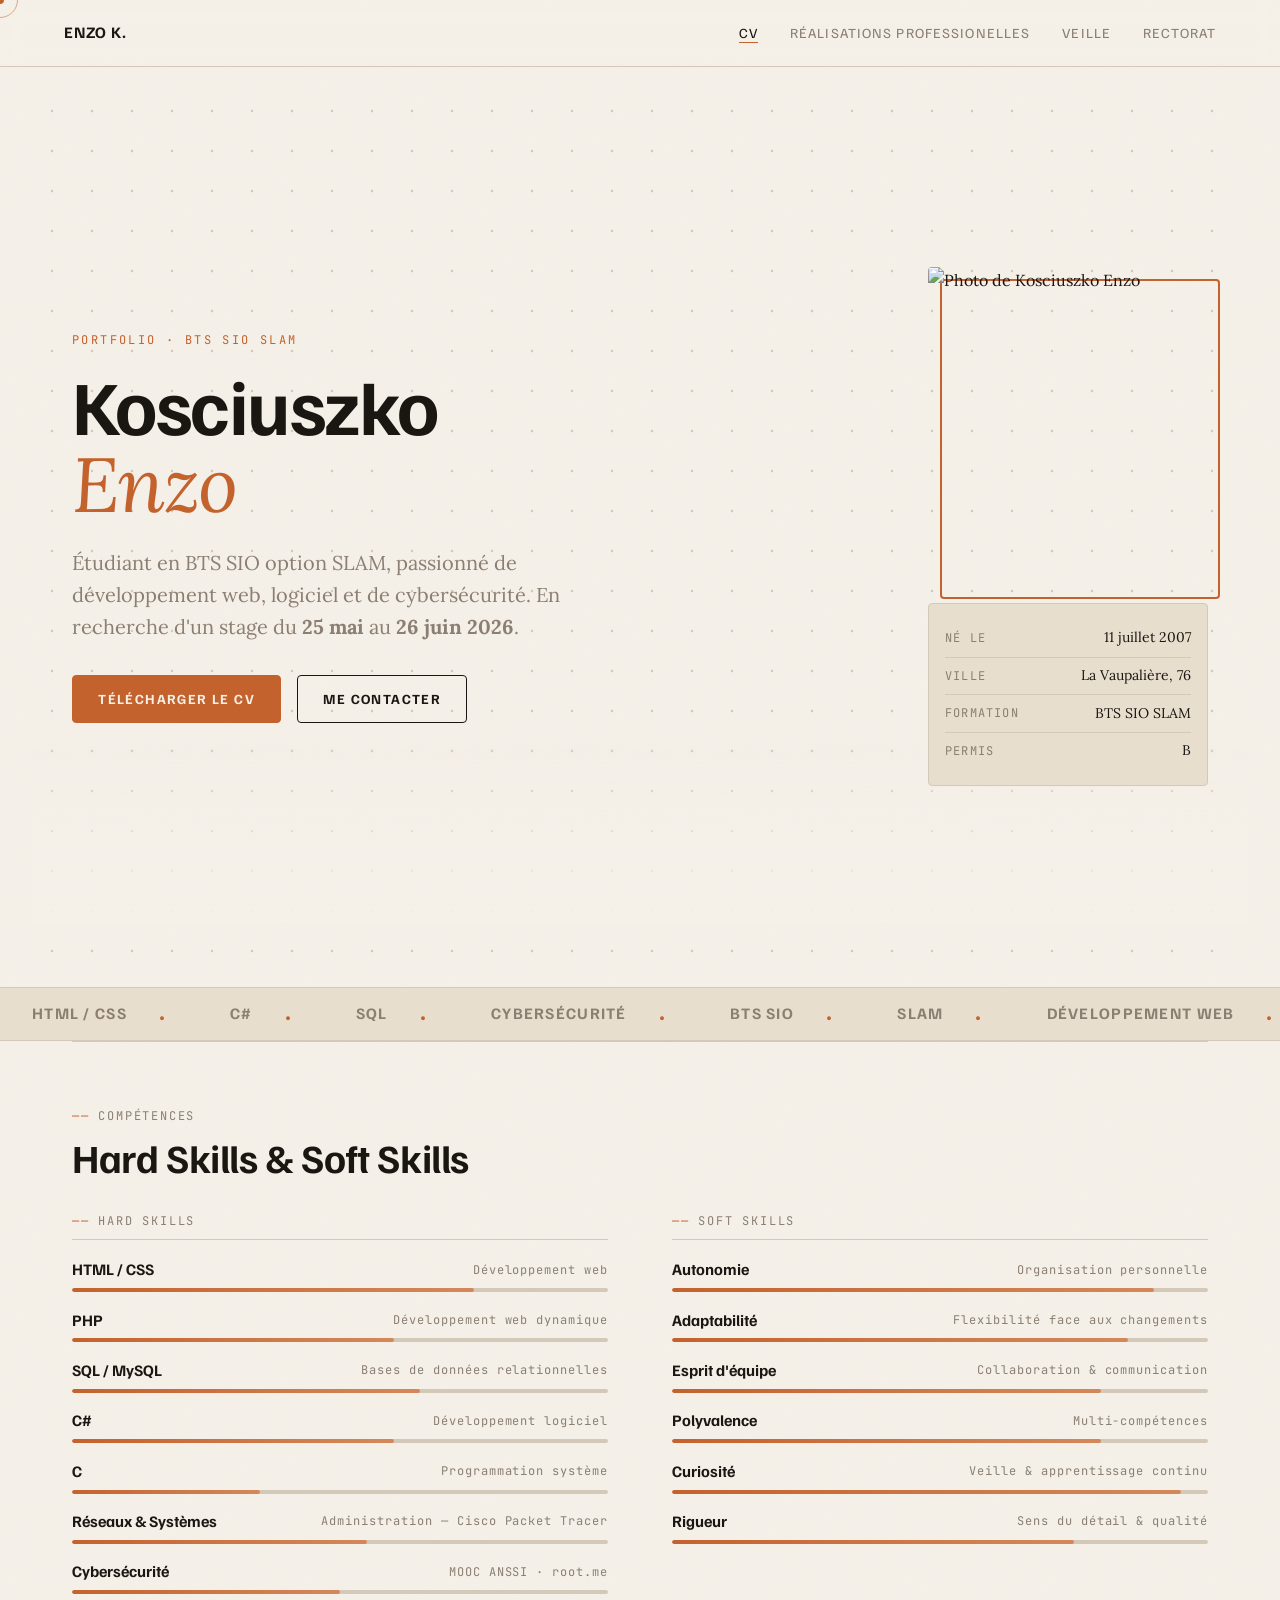
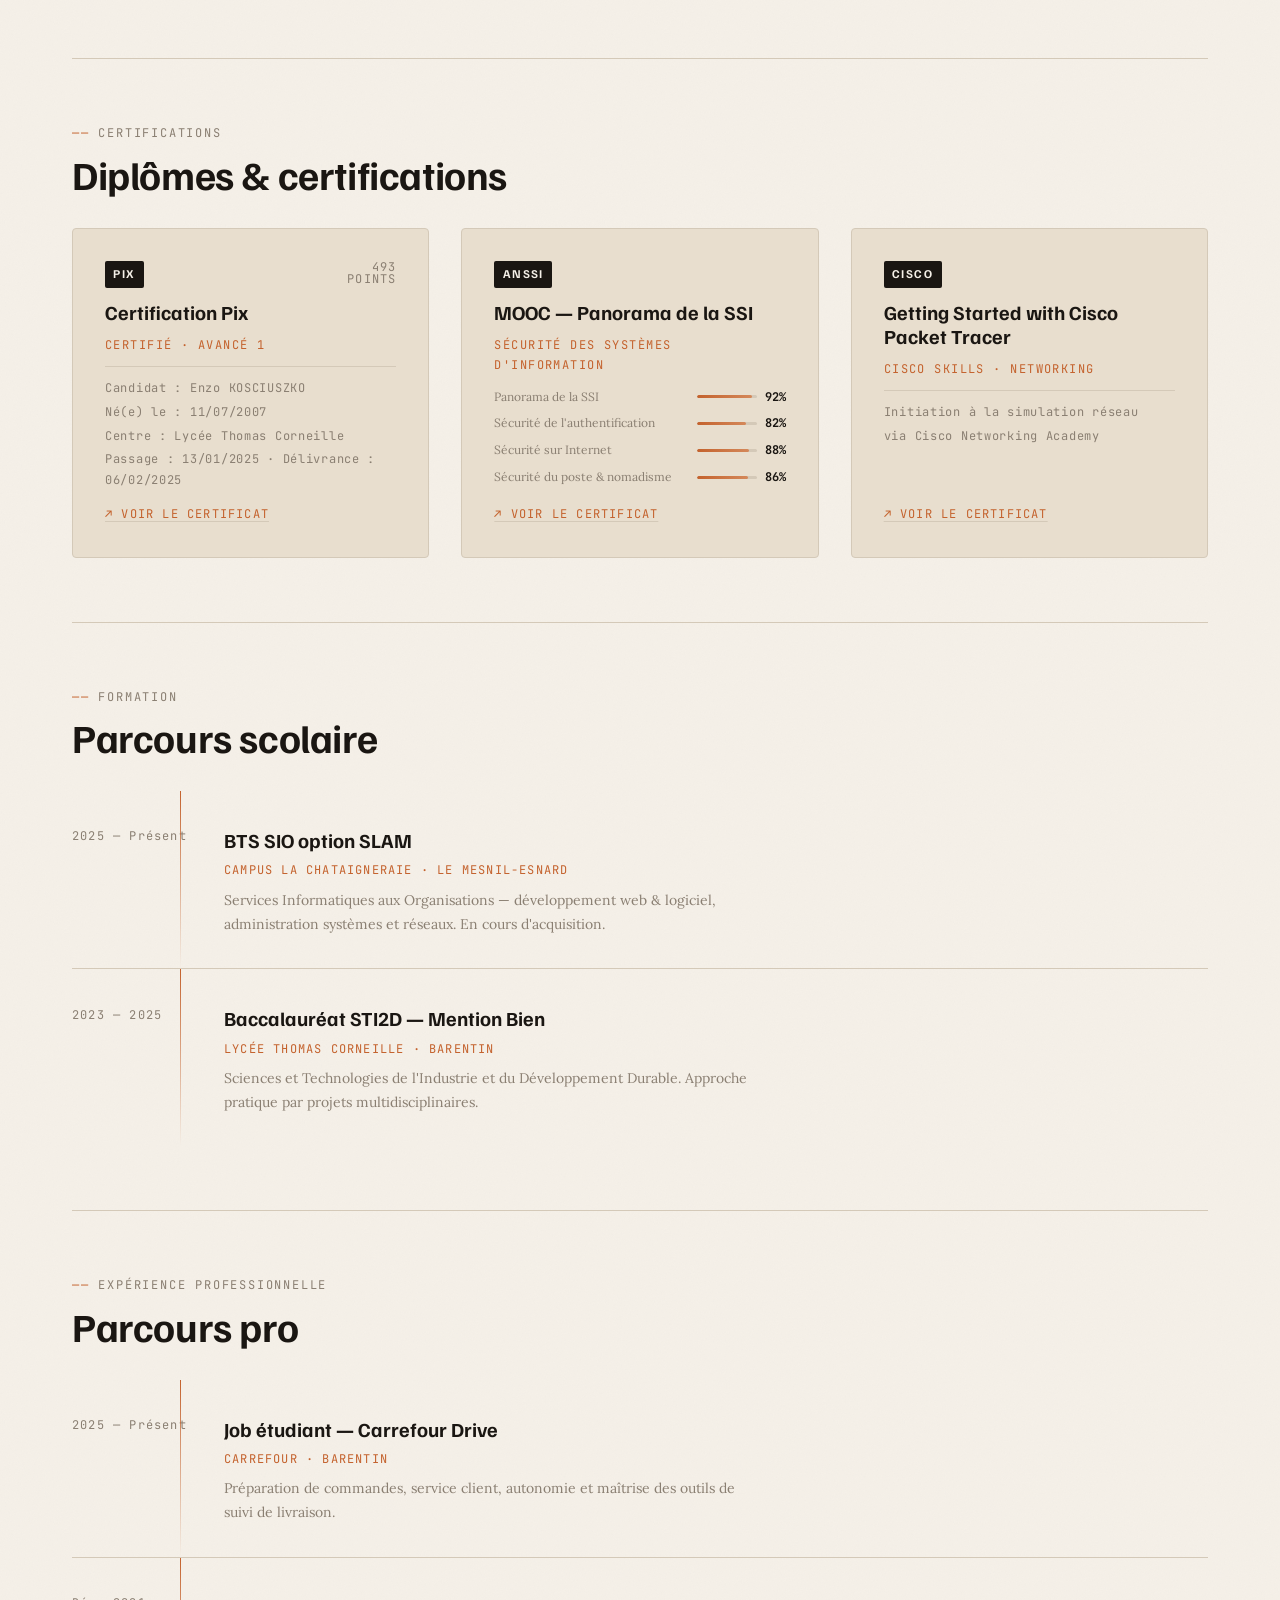
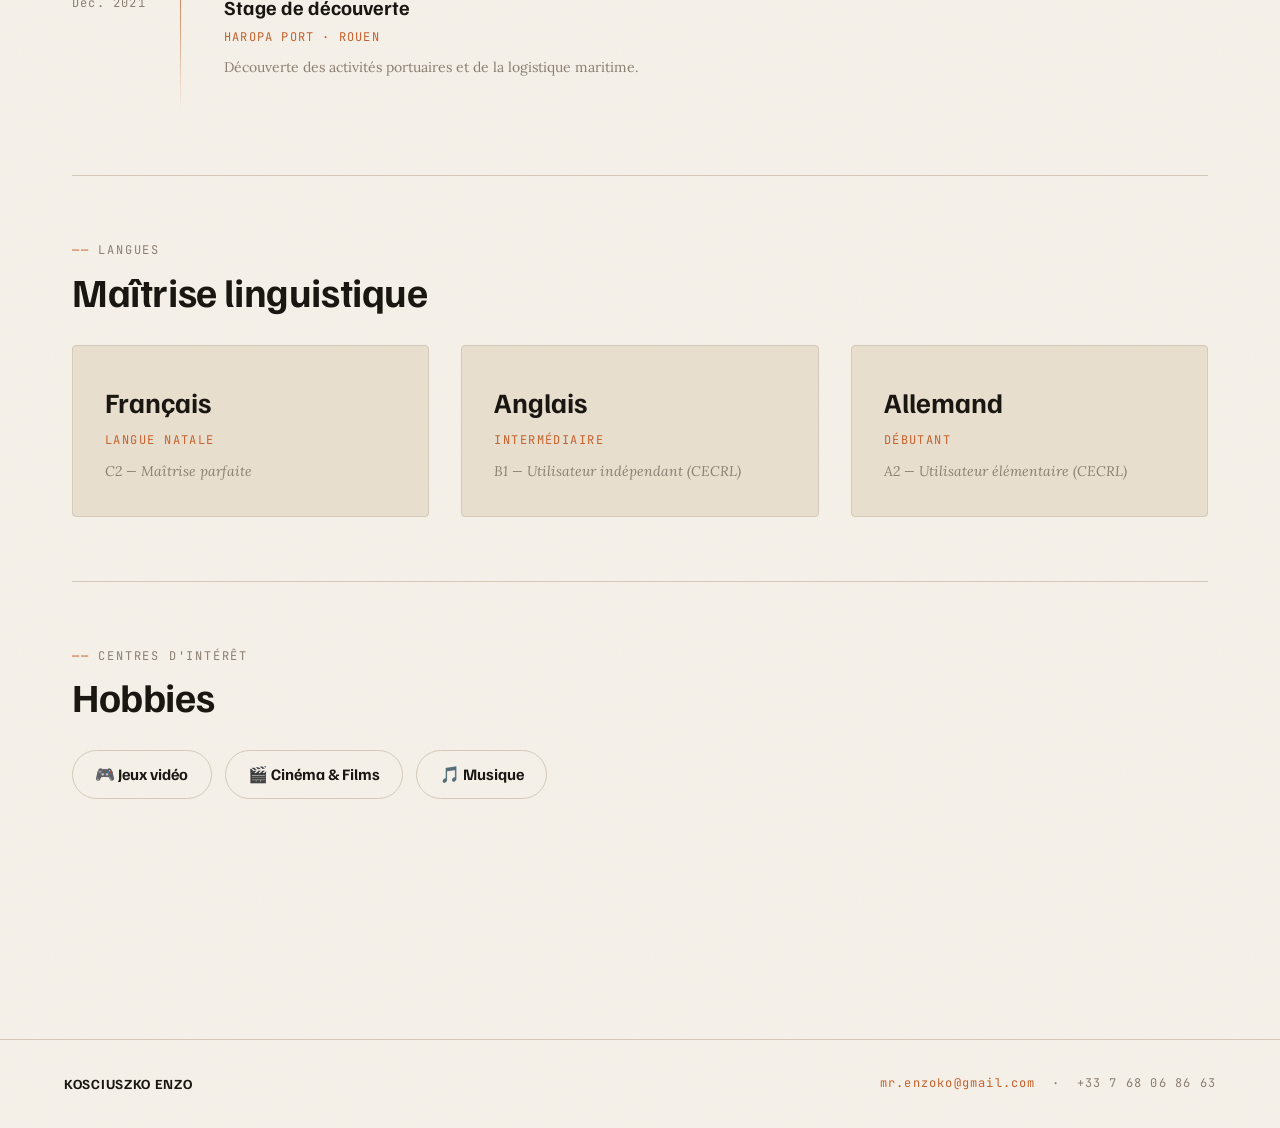
==== commit 34a6d4bd: "Add link to Réalisations Professionelles in navigation" ====
--- a/index.html
+++ b/index.html
@@ -60,6 +60,7 @@
     <span class="nav-logo">Enzo K.</span>
     <ul class="nav-liens">
       <li><a href="index.html" class="nav-lien actif">CV</a></li>
+      <li><a href="realpro.html" class="nav-lien">Réalisations Professionelles</a></li>
       <li><a href="veille.html" class="nav-lien">Veille</a></li>
       <li><a href="rectorat.html" class="nav-lien">Rectorat</a></li>
 
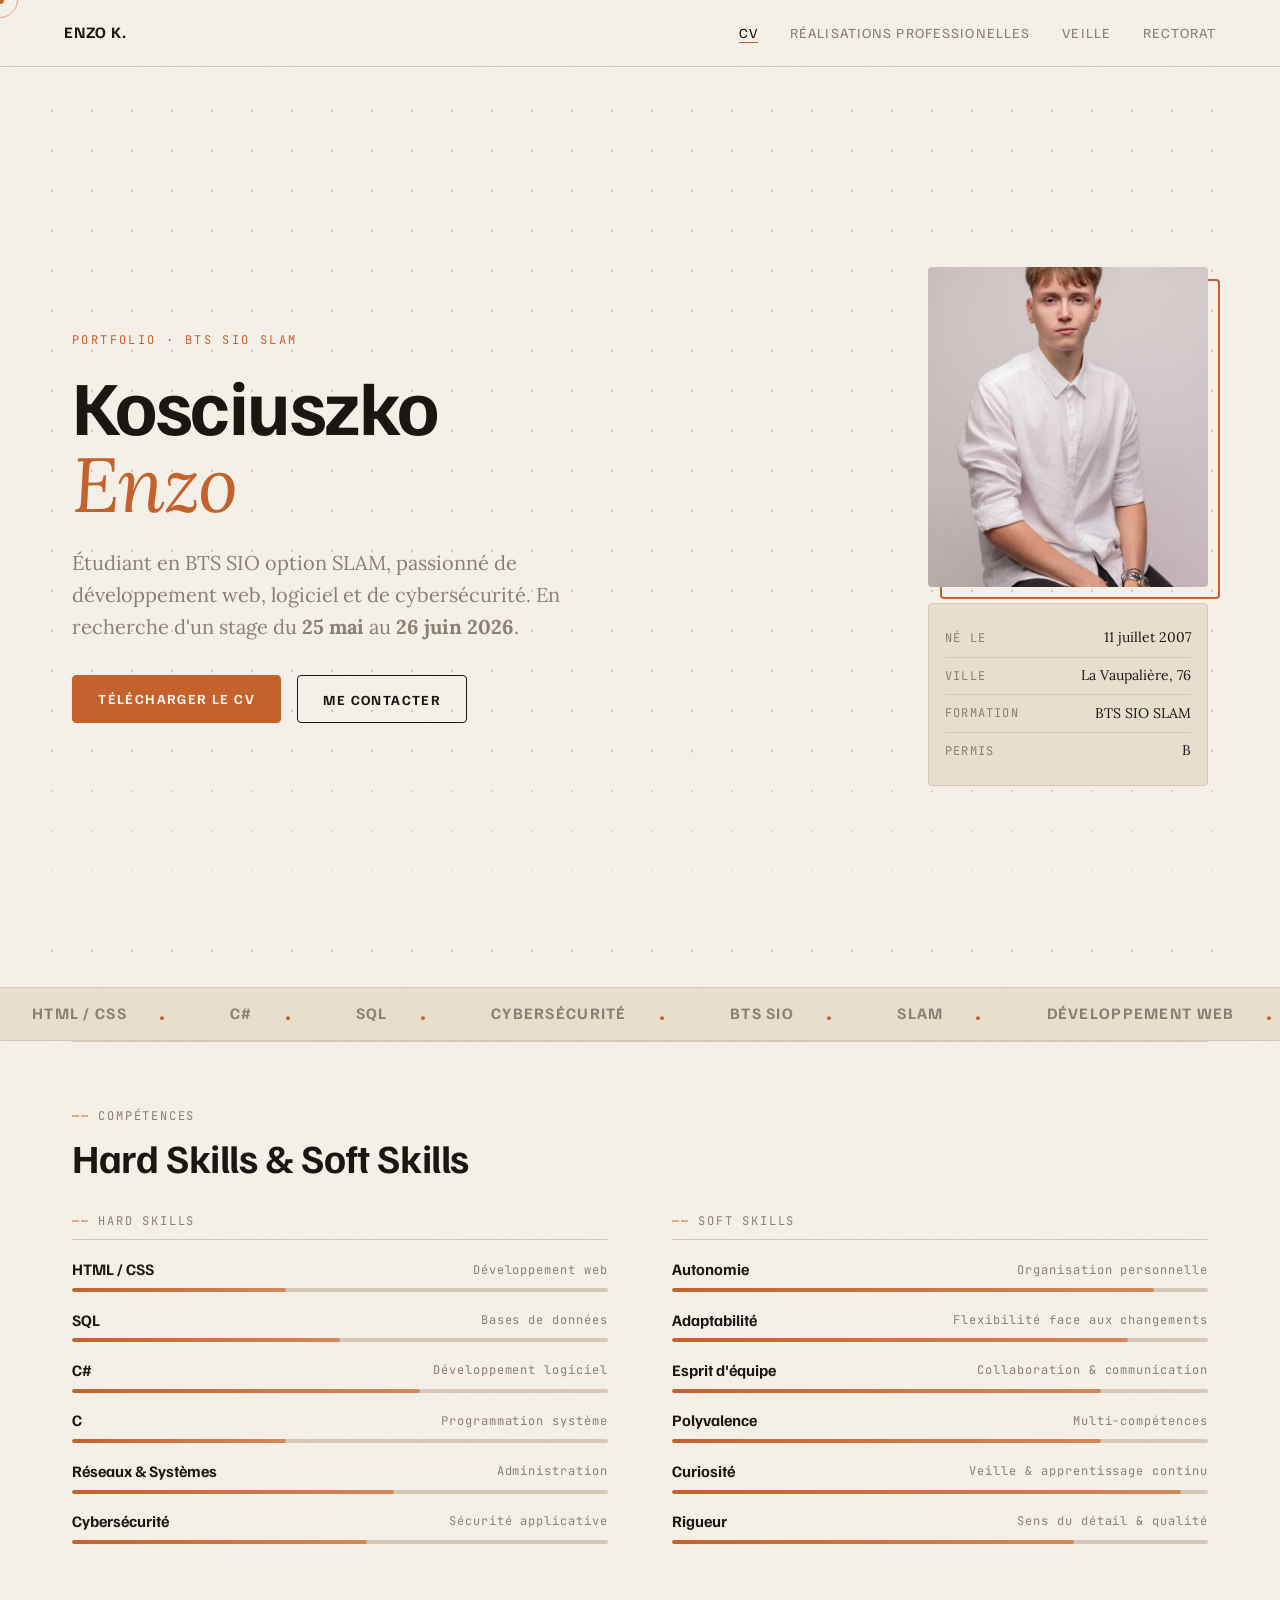
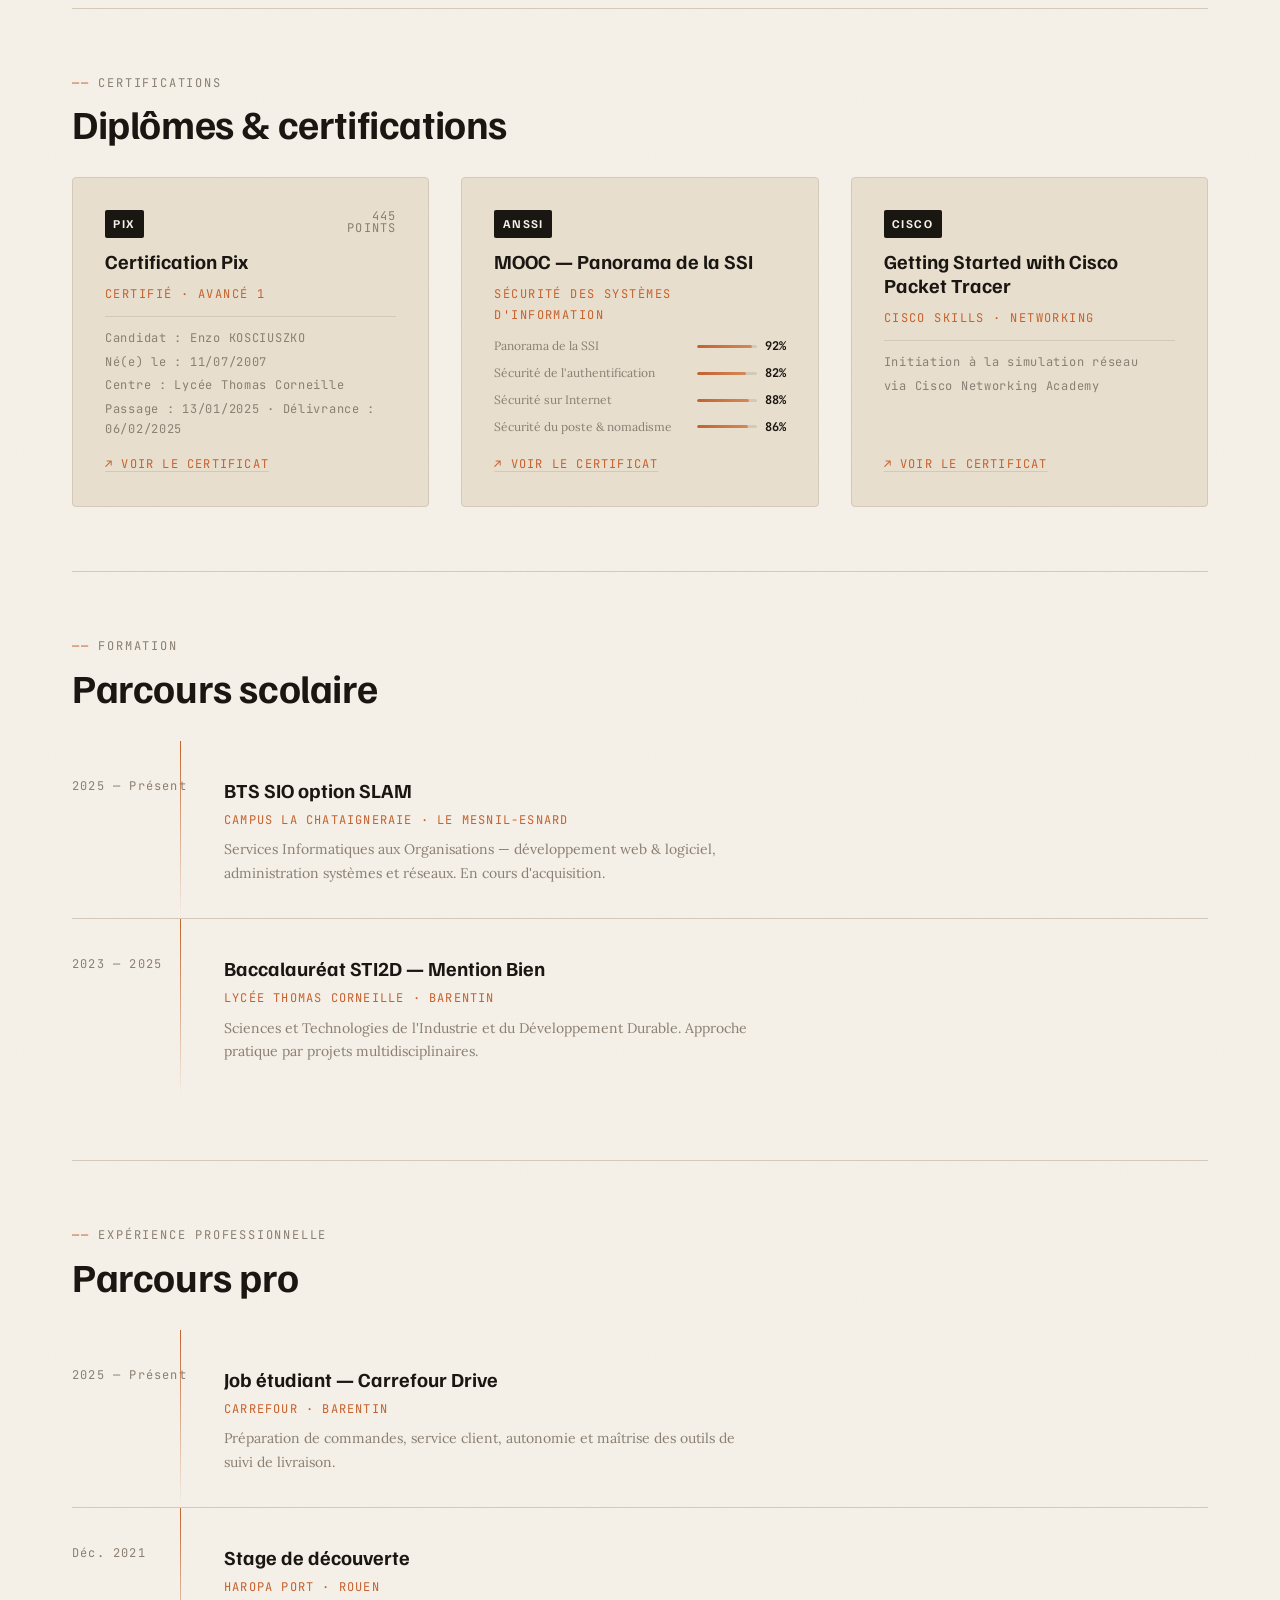
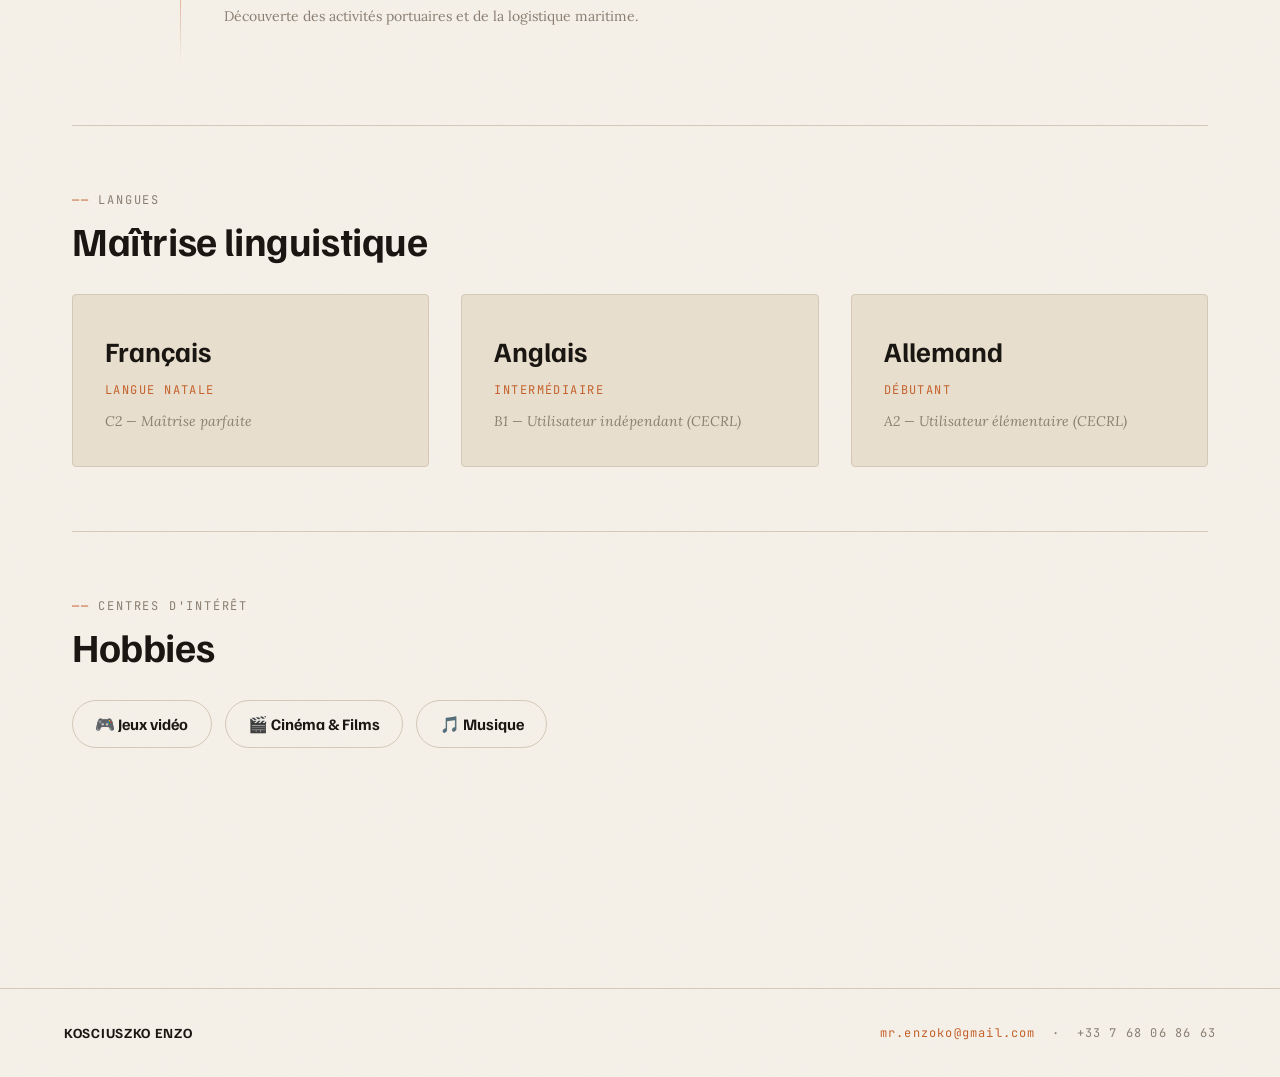
==== commit dc6bf541: "Enhance contact options and update skills section Updated contact methods and added functionality to" ====
--- a/index.html
+++ b/index.html
@@ -67,7 +67,7 @@
     </ul>
   </nav>
 
-  <main>
+    <main>
 
     <!-- ========================================================
          HERO
@@ -84,11 +84,25 @@
           logiciel et de cybersécurité. En recherche d'un stage du
           <strong>25 mai</strong> au <strong>26 juin 2026</strong>.
         </p>
-        <div class="hero-actions">
-          <!-- Remplace # par le chemin de ton CV en PDF -->
-          <a href="#" class="btn btn-accent"><span>Télécharger le CV</span></a>
-          <a href="mailto:mr.enzoko@gmail.com" class="btn"><span>Me contacter</span></a>
-        </div>
+         <div class="hero-actions">
+            <a href="pdf/EKO_CV.pdf" class="btn btn-accent"><span>Télécharger le CV</span></a>
+          
+            <input id="textToCopy" type="hidden" value="mr.enzoko@gmail.com" />
+            <button id="copyBtn" class="btn"><span>Me contacter</span></button>
+          
+            <script>
+              document.getElementById('copyBtn').addEventListener('click', async () => {
+                try {
+                  await navigator.clipboard.writeText(document.getElementById('textToCopy').value);
+                  const btn = document.getElementById('copyBtn');
+                  btn.querySelector('span').textContent = 'Mail Copié !';
+                  setTimeout(() => btn.querySelector('span').textContent = 'Me contacter', 2000);
+                } catch (err) {
+                  alert('Impossible de copier : ' + err);
+                }
+              });
+            </script>
+          </div>
       </div>
 
       <!-- Côté droit : hero-profil-inner reçoit le parallaxe JS -->
@@ -96,7 +110,7 @@
         <div class="hero-profil-inner">
           <!-- Remplace src="photo.jpg" par ton image -->
           <div class="profil-photo-cadre">
-            <img src="photo.jpg" alt="Photo de Kosciuszko Enzo" />
+            <img src="image/Enzo.jpg" alt="Photo de Kosciuszko Enzo" />
           </div>
           <div class="profil-infos">
             <div class="profil-infos-ligne">
@@ -154,23 +168,15 @@
                 <span class="comp-item-label">Développement web</span>
               </div>
               <!-- data-width = niveau affiché. Modifie librement entre 0% et 100% -->
-              <div class="comp-barre"><div class="comp-barre-rempli" style="width:75%" data-width="75%"></div></div>
-            </div>
-
-            <div class="comp-item">
-              <div class="comp-item-header">
-                <span class="comp-item-nom">PHP</span>
-                <span class="comp-item-label">Développement web dynamique</span>
-              </div>
-              <div class="comp-barre"><div class="comp-barre-rempli" style="width:60%" data-width="60%"></div></div>
-            </div>
-
-            <div class="comp-item">
-              <div class="comp-item-header">
-                <span class="comp-item-nom">SQL / MySQL</span>
-                <span class="comp-item-label">Bases de données relationnelles</span>
-              </div>
-              <div class="comp-barre"><div class="comp-barre-rempli" style="width:65%" data-width="65%"></div></div>
+              <div class="comp-barre"><div class="comp-barre-rempli" style="width:40%" data-width="40%"></div></div>
+            </div>
+
+            <div class="comp-item">
+              <div class="comp-item-header">
+                <span class="comp-item-nom">SQL</span>
+                <span class="comp-item-label">Bases de données</span>
+              </div>
+              <div class="comp-barre"><div class="comp-barre-rempli" style="width:50%" data-width="50%"></div></div>
             </div>
 
             <div class="comp-item">
@@ -178,7 +184,7 @@
                 <span class="comp-item-nom">C#</span>
                 <span class="comp-item-label">Développement logiciel</span>
               </div>
-              <div class="comp-barre"><div class="comp-barre-rempli" style="width:60%" data-width="60%"></div></div>
+              <div class="comp-barre"><div class="comp-barre-rempli" style="width:65%" data-width="65%"></div></div>
             </div>
 
             <div class="comp-item">
@@ -186,23 +192,23 @@
                 <span class="comp-item-nom">C</span>
                 <span class="comp-item-label">Programmation système</span>
               </div>
-              <div class="comp-barre"><div class="comp-barre-rempli" style="width:35%" data-width="35%"></div></div>
+              <div class="comp-barre"><div class="comp-barre-rempli" style="width:40%" data-width="40%"></div></div>
             </div>
 
             <div class="comp-item">
               <div class="comp-item-header">
                 <span class="comp-item-nom">Réseaux &amp; Systèmes</span>
-                <span class="comp-item-label">Administration — Cisco Packet Tracer</span>
+                <span class="comp-item-label">Administration</span>
+              </div>
+              <div class="comp-barre"><div class="comp-barre-rempli" style="width:60%" data-width="60%"></div></div>
+            </div>
+
+            <div class="comp-item">
+              <div class="comp-item-header">
+                <span class="comp-item-nom">Cybersécurité</span>
+                <span class="comp-item-label">Sécurité applicative</span>
               </div>
               <div class="comp-barre"><div class="comp-barre-rempli" style="width:55%" data-width="55%"></div></div>
-            </div>
-
-            <div class="comp-item">
-              <div class="comp-item-header">
-                <span class="comp-item-nom">Cybersécurité</span>
-                <span class="comp-item-label">MOOC ANSSI · root.me</span>
-              </div>
-              <div class="comp-barre"><div class="comp-barre-rempli" style="width:50%" data-width="50%"></div></div>
             </div>
 
           </div>
@@ -299,7 +305,7 @@
             <div class="certif-meta-ligne">Passage : 13/01/2025 · Délivrance : 06/02/2025</div>
           </div>
           <!-- Remplace # par le lien ou chemin de ton certificat -->
-          <a href="#" class="certif-lien" target="_blank" rel="noopener">↗ Voir le certificat</a>
+          <a href="EKO_CertifPIX.pdf" class="certif-lien" target="_blank" rel="noopener">↗ Voir le certificat</a>
         </div>
 
         <!-- ANSSI -->
@@ -332,7 +338,7 @@
             </div>
           </div>
           <!-- Remplace # par le lien de ton certificat ANSSI -->
-          <a href="#" class="certif-lien" target="_blank" rel="noopener">↗ Voir le certificat</a>
+          <a href="EKO_CertifANNSI.pdf" class="certif-lien" target="_blank" rel="noopener">↗ Voir le certificat</a>
         </div>
 
         <!-- CISCO -->
@@ -347,7 +353,7 @@
             <div class="certif-meta-ligne">via Cisco Networking Academy</div>
           </div>
           <!-- Remplace # par le lien de ton badge Cisco -->
-          <a href="#" class="certif-lien" target="_blank" rel="noopener">↗ Voir le certificat</a>
+          <a href="EKO_CertifCisco.pdf" class="certif-lien" target="_blank" rel="noopener">↗ Voir le certificat</a>
         </div>
 
       </div>
